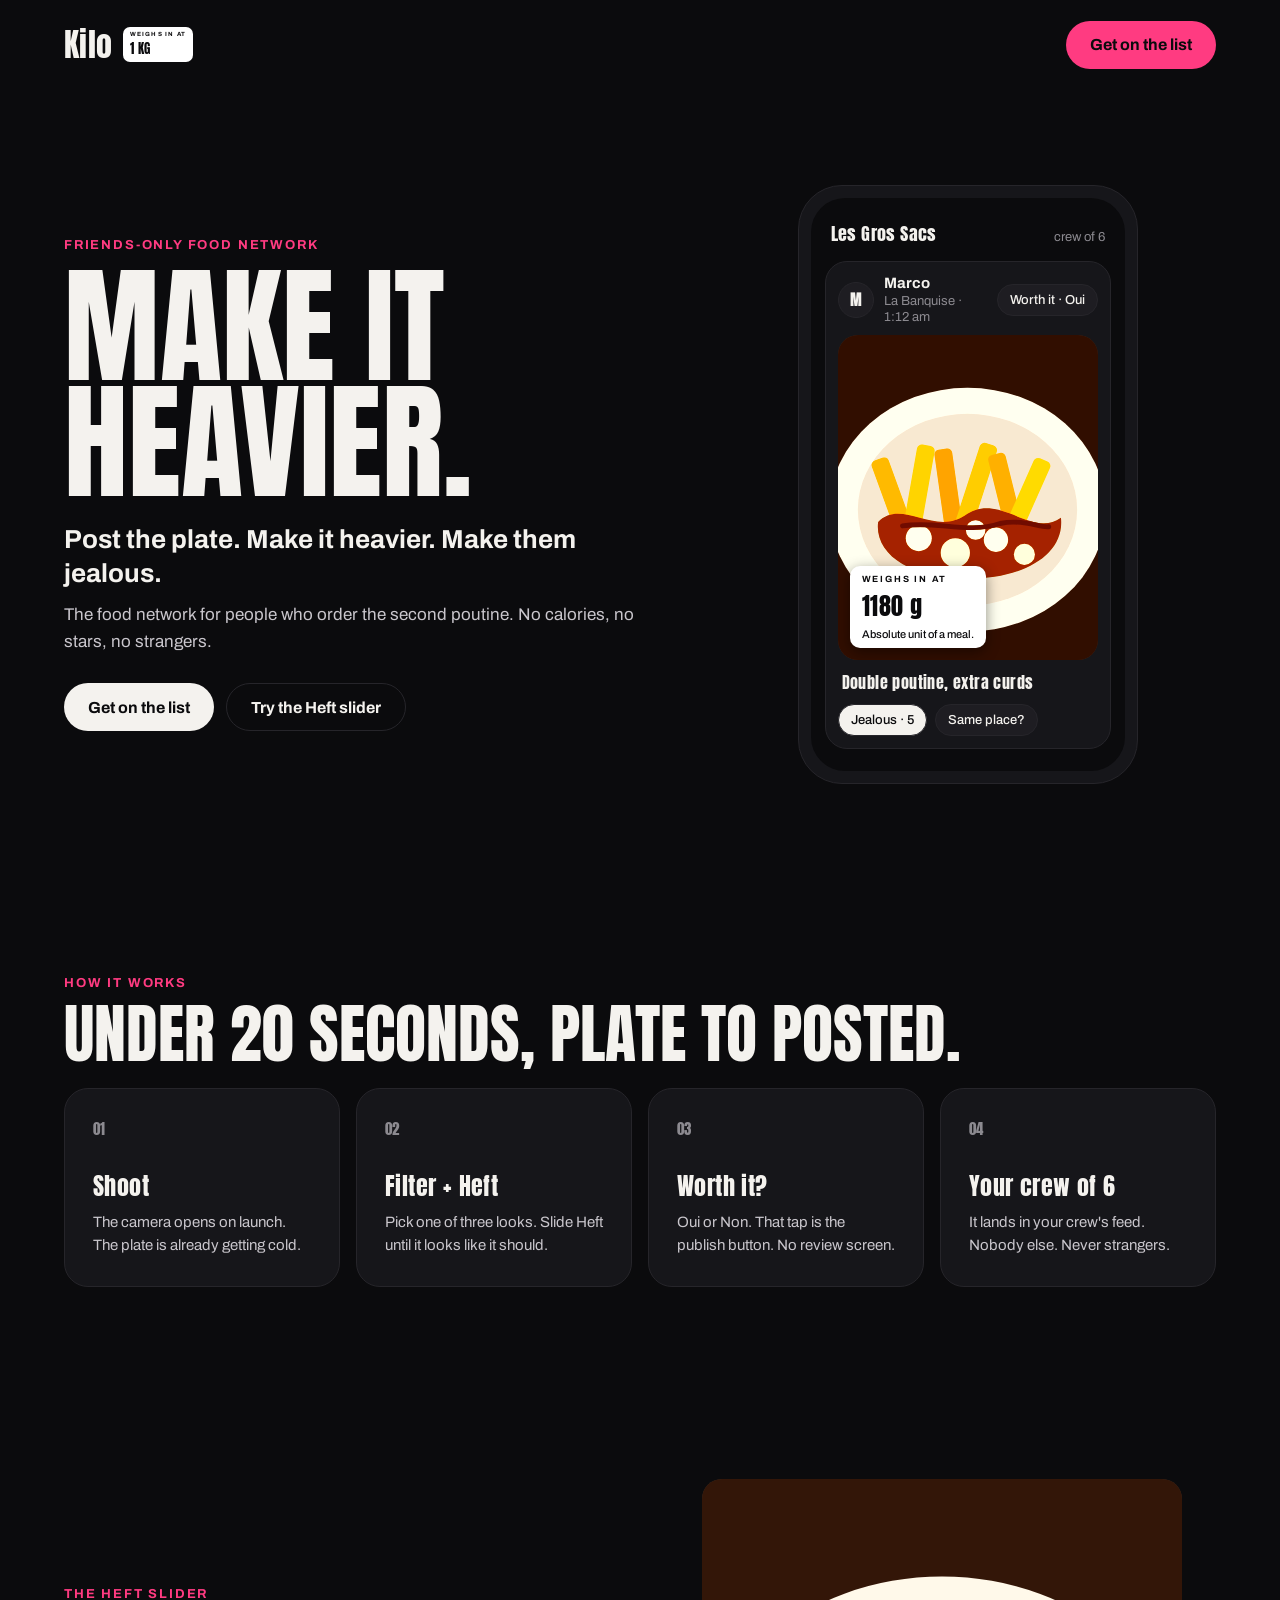
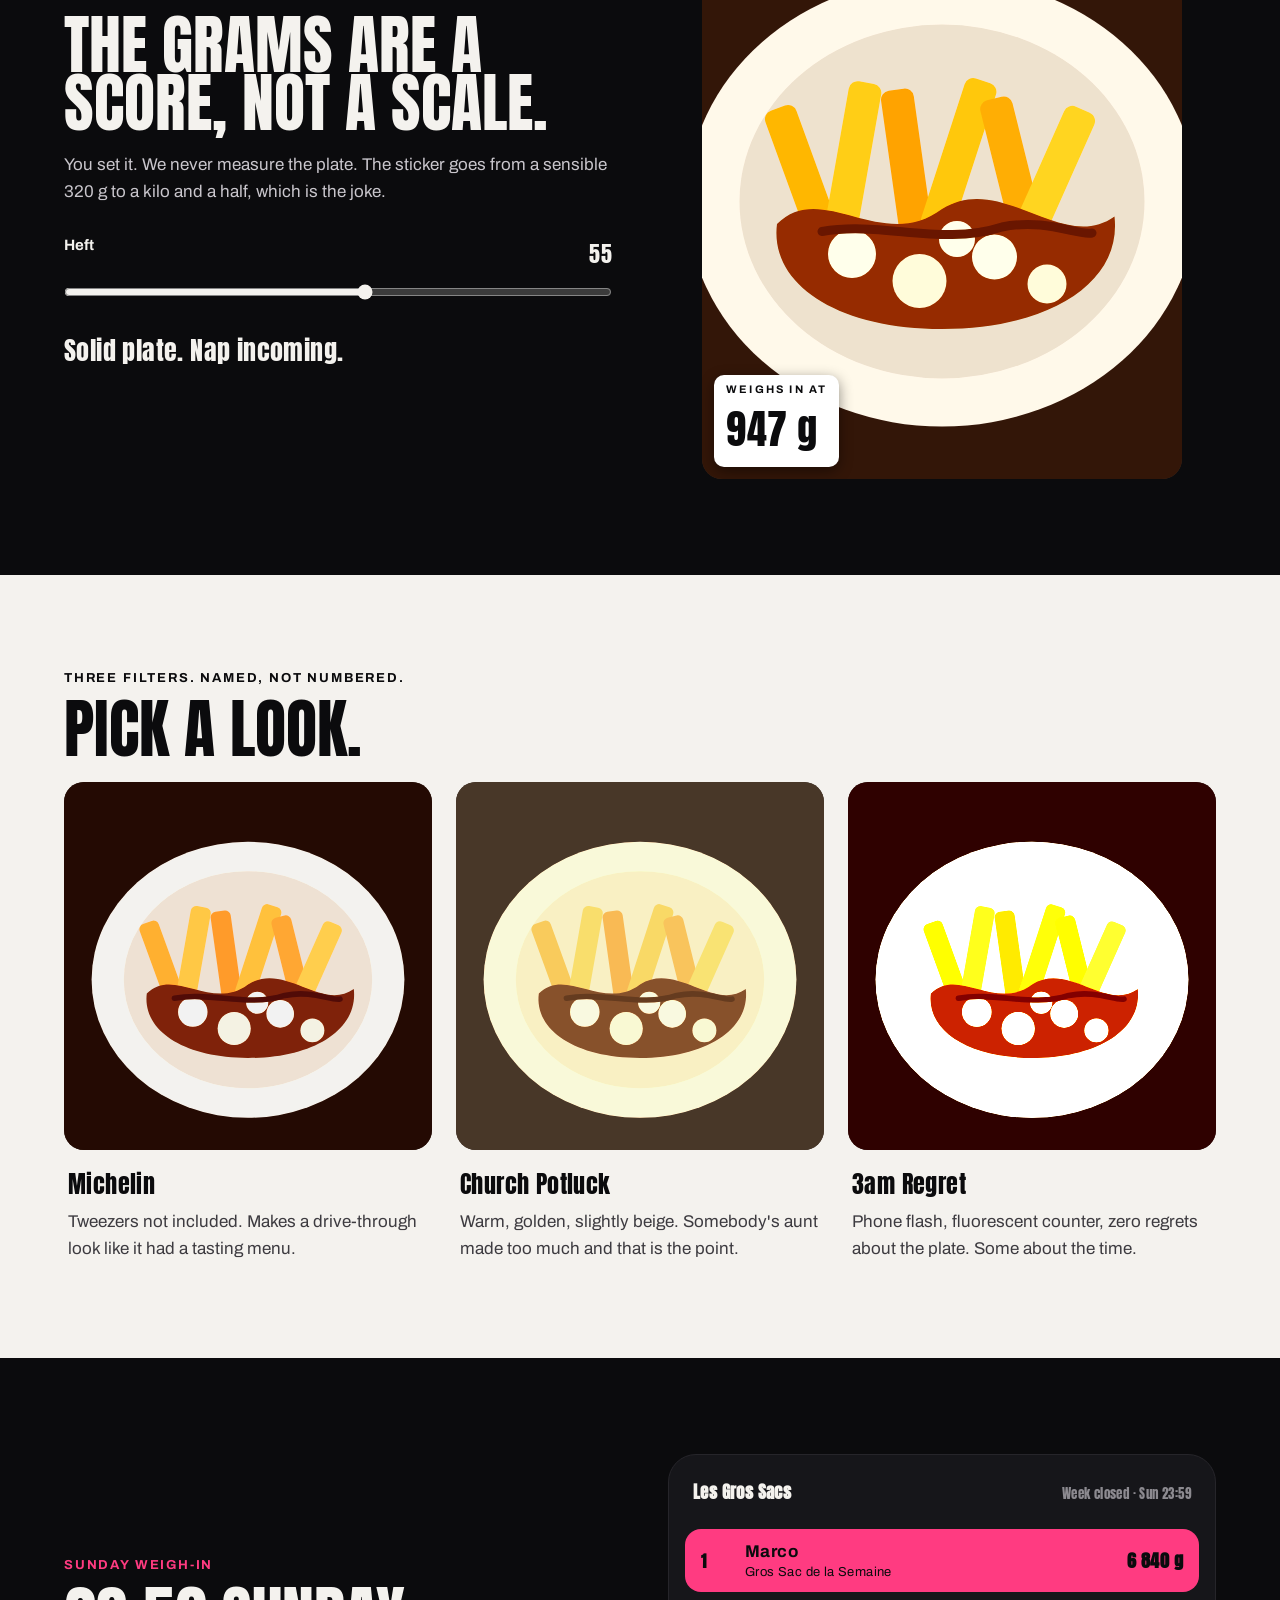
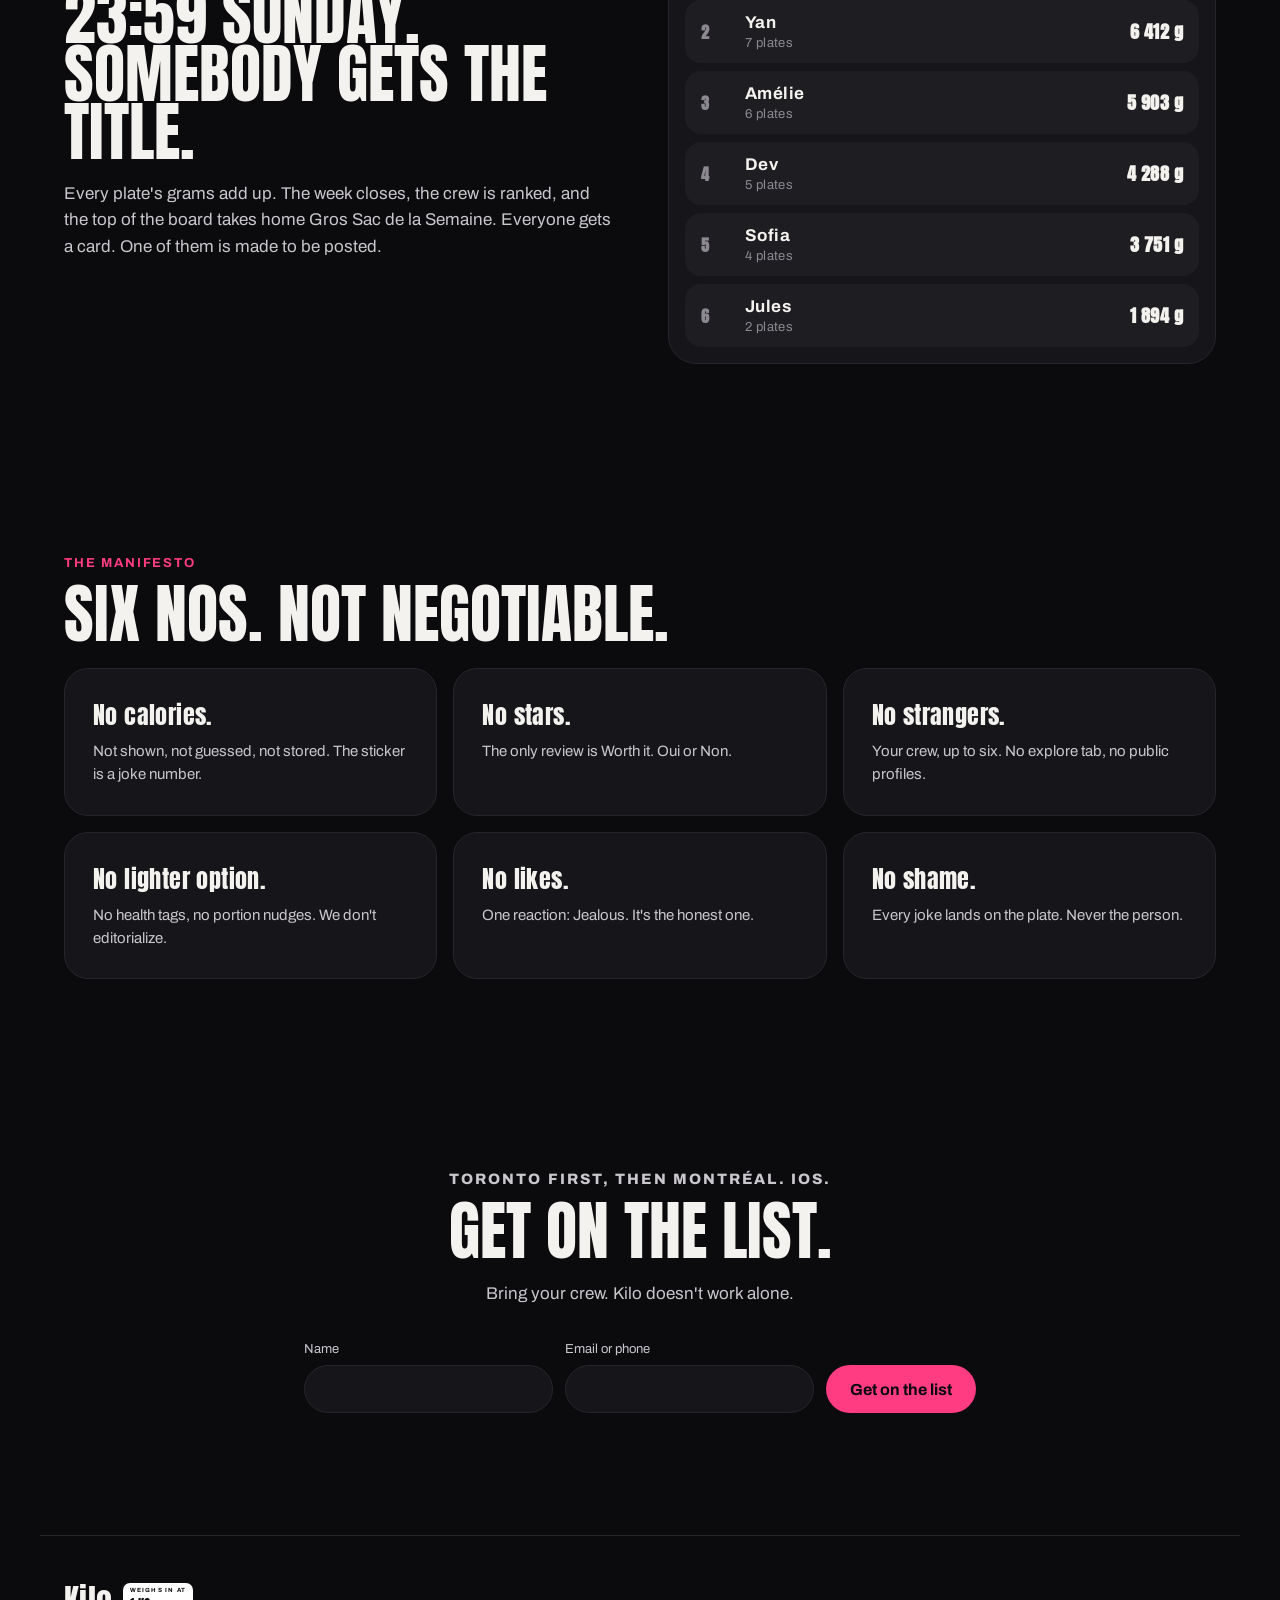
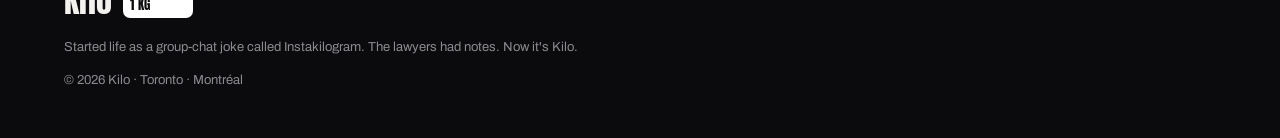
==== index.html @ e00d9da7 "Kilo landing page" ====
<!doctype html><html lang="en"><head><meta charset="utf-8"><meta name="viewport" content="width=device-width,initial-scale=1">
<title>Kilo — Make it heavier.</title><meta name="description" content="Kilo is the friends-only food network. Post the plate. Make it heavier. Make them jealous.">
<link rel="preconnect" href="https://fonts.googleapis.com"><link rel="preconnect" href="https://fonts.gstatic.com" crossorigin>
<link href="https://fonts.googleapis.com/css2?family=Anton&family=Archivo:wght@400;500;700&display=swap" rel="stylesheet">
<link rel="stylesheet" href="styles.css"></head><body>
<a class="skip" href="#main">Skip to content</a>
<header class="nav wrap"><a href="#" class="wordmark" aria-label="Kilo home">Kilo <span class="sticker sm" aria-hidden="true"><small>WEIGHS IN AT</small><b>1 KG</b></span></a>
<a href="#join" class="btn btn-accent">Get on the list</a></header>
<main id="main">
<section class="hero wrap">
 <div class="hero-copy"><p class="eyebrow">Friends-only food network</p><h1>Make it heavier.</h1>
 <p class="lede">Post the plate. Make it heavier. Make them jealous.</p>
 <p class="quiet">The food network for people who order the second poutine. No calories, no stars, no strangers.</p>
 <div class="row"><a href="#join" class="btn btn-ink">Get on the list</a><a href="#heft" class="btn btn-ghost">Try the Heft slider</a></div></div>
 <div class="phone" role="img" aria-label="Kilo feed card: Marco posted a double poutine at La Banquise, weighs in at 1180 grams, Worth it: Oui">
  <div class="phone-in"><div class="pbar"><span class="pt">Les Gros Sacs</span><span class="meta">crew of 6</span></div>
   <article class="card"><div class="chead"><span class="av">M</span><div><b>Marco</b><span class="meta">La Banquise · 1:12 am</span></div><span class="chip">Worth it · Oui</span></div>
   <div class="photo"><img src="plate.svg" alt="" style="filter:saturate(1.7) contrast(1.3)"><span class="sticker on-photo"><small>WEIGHS IN AT</small><b>1180 g</b><em>Absolute unit of a meal.</em></span></div>
   <p class="dish">Double poutine, extra curds</p><div class="acts"><span class="chip on">Jealous · 5</span><span class="chip">Same place?</span></div></article>
  </div></div>
</section>

<section class="how wrap" aria-labelledby="how-h"><p class="eyebrow">How it works</p><h2 id="how-h">Under 20 seconds, plate to posted.</h2>
<ol class="steps">
<li><span class="n">01</span><h3>Shoot</h3><p>The camera opens on launch. The plate is already getting cold.</p></li>
<li><span class="n">02</span><h3>Filter + Heft</h3><p>Pick one of three looks. Slide Heft until it looks like it should.</p></li>
<li><span class="n">03</span><h3>Worth it?</h3><p>Oui or Non. That tap is the publish button. No review screen.</p></li>
<li><span class="n">04</span><h3>Your crew of 6</h3><p>It lands in your crew's feed. Nobody else. Never strangers.</p></li>
</ol></section>

<section id="heft" class="heft wrap" aria-labelledby="heft-h"><div class="heft-copy"><p class="eyebrow">The Heft slider</p><h2 id="heft-h">The grams are a score, not a scale.</h2>
<p class="quiet">You set it. We never measure the plate. The sticker goes from a sensible 320 g to a kilo and a half, which is the joke.</p>
<label for="heftIn" class="lbl">Heft <output id="heftOut" for="heftIn">55</output></label>
<input id="heftIn" type="range" min="0" max="100" value="55" aria-describedby="verdict">
<p id="verdict" class="verdict" aria-live="polite">Solid plate. Nap incoming.</p></div>
<div class="photo big"><img id="heftImg" src="plate.svg" alt="Illustrated plate of poutine; it gets richer as Heft goes up"><span class="sticker on-photo lg"><small>WEIGHS IN AT</small><b id="grams">947 g</b></span></div>
</section>

<section class="filters" aria-labelledby="f-h"><div class="wrap"><p class="eyebrow dark">Three filters. Named, not numbered.</p><h2 id="f-h">Pick a look.</h2>
<div class="fgrid">
<figure><div class="photo"><img src="plate.svg" alt="Plate in the Michelin filter: cool, crisp, high contrast" style="filter:saturate(1.1) contrast(1.35) brightness(.95) hue-rotate(-8deg)"></div><figcaption><h3>Michelin</h3><p>Tweezers not included. Makes a drive-through look like it had a tasting menu.</p></figcaption></figure>
<figure><div class="photo"><img src="plate.svg" alt="Plate in the Church Potluck filter: warm, golden, soft" style="filter:sepia(.45) saturate(1.4) brightness(1.08) contrast(.95)"></div><figcaption><h3>Church Potluck</h3><p>Warm, golden, slightly beige. Somebody's aunt made too much and that is the point.</p></figcaption></figure>
<figure><div class="photo"><img src="plate.svg" alt="Plate in the 3am Regret filter: harsh flash, deep shadows" style="filter:brightness(1.2) contrast(1.6) saturate(1.5)"></div><figcaption><h3>3am Regret</h3><p>Phone flash, fluorescent counter, zero regrets about the plate. Some about the time.</p></figcaption></figure>
</div></div></section>

<section class="weigh wrap" aria-labelledby="w-h"><div><p class="eyebrow">Sunday weigh-in</p><h2 id="w-h">23:59 Sunday. Somebody gets the title.</h2>
<p class="quiet">Every plate's grams add up. The week closes, the crew is ranked, and the top of the board takes home Gros Sac de la Semaine. Everyone gets a card. One of them is made to be posted.</p></div>
<div class="board" role="table" aria-label="Sample crew weigh-in"><div class="bhead"><b>Les Gros Sacs</b><span class="meta">Week closed · Sun 23:59</span></div>
<div class="brow champ" role="row"><span>1</span><span><b>Marco</b><small>Gros Sac de la Semaine</small></span><span>6 840 g</span></div>
<div class="brow" role="row"><span>2</span><span><b>Yan</b><small>7 plates</small></span><span>6 412 g</span></div>
<div class="brow" role="row"><span>3</span><span><b>Amélie</b><small>6 plates</small></span><span>5 903 g</span></div>
<div class="brow" role="row"><span>4</span><span><b>Dev</b><small>5 plates</small></span><span>4 288 g</span></div>
<div class="brow" role="row"><span>5</span><span><b>Sofia</b><small>4 plates</small></span><span>3 751 g</span></div>
<div class="brow" role="row"><span>6</span><span><b>Jules</b><small>2 plates</small></span><span>1 894 g</span></div></div></section>

<section class="mani wrap" aria-labelledby="m-h"><p class="eyebrow">The manifesto</p><h2 id="m-h">Six nos. Not negotiable.</h2>
<ol class="pgrid">
<li><h3>No calories.</h3><p>Not shown, not guessed, not stored. The sticker is a joke number.</p></li>
<li><h3>No stars.</h3><p>The only review is Worth it. Oui or Non.</p></li>
<li><h3>No strangers.</h3><p>Your crew, up to six. No explore tab, no public profiles.</p></li>
<li><h3>No lighter option.</h3><p>No health tags, no portion nudges. We don't editorialize.</p></li>
<li><h3>No likes.</h3><p>One reaction: Jealous. It's the honest one.</p></li>
<li><h3>No shame.</h3><p>Every joke lands on the plate. Never the person.</p></li>
</ol></section>

<section id="join" class="join wrap" aria-labelledby="j-h"><p class="launch">Toronto first, then Montréal. iOS.</p><h2 id="j-h">Get on the list.</h2>
<p class="quiet">Bring your crew. Kilo doesn't work alone.</p>
<form id="wl" class="form" novalidate><div class="f"><label for="nm">Name</label><input id="nm" name="name" autocomplete="given-name" required></div>
<div class="f"><label for="ct">Email or phone</label><input id="ct" name="contact" autocomplete="email" required></div>
<button class="btn btn-accent" type="submit">Get on the list</button><p id="err" class="err" role="alert"></p></form>
<div id="thanks" class="thanks" hidden tabindex="-1"><span class="sticker"><small>WEIGHS IN AT</small><b>1 KG</b></span><h3>You're on the list.</h3><p class="quiet">We'll text when Kilo lands in your city. Start warming up the crew.</p></div>
</section></main>
<footer class="foot wrap"><a href="#" class="wordmark" aria-label="Kilo home">Kilo <span class="sticker sm" aria-hidden="true"><small>WEIGHS IN AT</small><b>1 KG</b></span></a>
<p class="meta">Started life as a group-chat joke called Instakilogram. The lawyers had notes. Now it's Kilo.</p><p class="meta">© 2026 Kilo · Toronto · Montréal</p></footer>
<script src="app.js"></script></body></html>
---- styles.css ----
:root{--g:#0B0B0D;--s:#16161A;--b:#26252A;--s2:#1E1D22;--ink:#F4F2EE;--q:#C9C6CC;--m:#8C8A90;--a:#FF3B81}
*{box-sizing:border-box;margin:0}html{scroll-behavior:smooth}
body{background:var(--g);color:var(--ink);font:400 17px/1.55 'Archivo',system-ui,sans-serif}
.wrap{max-width:1200px;margin:0 auto;padding:0 24px}
h1,h2{font-family:'Anton',sans-serif;font-weight:800;line-height:.95}
h1{font-size:clamp(56px,9vw,120px);letter-spacing:-3px}h2{font-size:clamp(36px,5vw,64px);letter-spacing:-2px;margin-bottom:20px}
h3{font-family:'Anton',sans-serif;font-weight:700;font-size:22px;margin-bottom:6px}
.eyebrow{color:var(--a);font:700 13px 'Archivo';letter-spacing:.14em;text-transform:uppercase;margin-bottom:16px}
.eyebrow.dark{color:#0B0B0D}
.quiet{color:var(--q)}.meta{color:var(--m);font-size:13px}
.skip{position:absolute;left:-999px}.skip:focus{left:16px;top:16px;background:var(--ink);color:var(--g);padding:10px;z-index:9}
a{color:inherit}:focus-visible{outline:3px solid var(--ink);outline-offset:3px}
.btn{display:inline-flex;align-items:center;min-height:48px;padding:0 24px;border-radius:999px;font:700 16px 'Archivo';text-decoration:none;border:0;cursor:pointer}
.btn-accent{background:var(--a);color:#0B0B0D}.btn-ink{background:var(--ink);color:var(--g)}.btn-ghost{border:1px solid var(--b);color:var(--ink);background:transparent}
.row{display:flex;gap:12px;flex-wrap:wrap;margin-top:28px}
.nav{display:flex;justify-content:space-between;align-items:center;padding-top:20px;padding-bottom:20px}
.wordmark{display:flex;align-items:center;gap:10px;font:800 30px 'Anton';letter-spacing:-1px;text-decoration:none;min-height:44px}
.sticker{display:inline-flex;flex-direction:column;background:#fff;color:#0B0B0D;border-radius:10px;padding:8px 12px;line-height:1}
.sticker small{font:700 9px 'Archivo';letter-spacing:.2em}.sticker b{font:800 24px 'Anton';letter-spacing:-.5px;margin-top:4px}.sticker em{font:500 11px 'Archivo';font-style:normal;margin-top:4px}
.sticker.sm{padding:4px 7px;border-radius:7px}.sticker.sm small{font-size:6px}.sticker.sm b{font-size:13px;margin-top:2px}
.sticker.on-photo{position:absolute;left:12px;bottom:12px;box-shadow:0 4px 14px rgba(0,0,0,.45)}
.sticker.lg b{font-size:40px}.sticker.lg small{font-size:11px}
.hero{display:grid;grid-template-columns:1.1fr .9fr;gap:48px;align-items:center;padding-top:56px;padding-bottom:96px}
.lede{font:700 clamp(20px,2.2vw,26px)/1.3 'Archivo';margin:24px 0 12px}
.phone{justify-self:center;width:340px;border:1px solid var(--b);border-radius:44px;padding:12px;background:var(--s)}
.phone-in{background:var(--g);border-radius:34px;padding:18px 14px 22px}
.pbar{display:flex;justify-content:space-between;align-items:baseline;padding:4px 6px 14px}.pt{font:700 18px 'Anton'}
.card{background:var(--s);border:1px solid var(--b);border-radius:22px;padding:12px}
.chead{display:flex;align-items:center;gap:10px;margin-bottom:10px}.chead div{display:flex;flex-direction:column;flex:1;line-height:1.25;font-size:15px}
.av{width:36px;height:36px;border-radius:50%;background:var(--s2);border:1px solid var(--b);display:grid;place-items:center;font:700 15px 'Anton'}
.chip{display:inline-flex;align-items:center;min-height:32px;padding:0 12px;border-radius:999px;background:var(--s2);border:1px solid var(--b);font:500 13px 'Archivo';white-space:nowrap}
.chip.on{background:var(--ink);color:var(--g)}
.photo{position:relative;border-radius:20px;overflow:hidden;aspect-ratio:4/5;background:#3a2a22}.photo img{width:100%;height:100%;object-fit:cover;display:block}
.dish{font:700 16px 'Anton';margin:10px 4px}.acts{display:flex;gap:8px}
section{padding-top:96px;padding-bottom:96px}
.steps{list-style:none;padding:0;display:grid;grid-template-columns:repeat(4,1fr);gap:16px;margin-top:24px}
.steps li,.pgrid li{background:var(--s);border:1px solid var(--b);border-radius:24px;padding:28px}
.n{font:800 15px 'Anton';color:var(--m);display:block;margin-bottom:28px}.steps p,.pgrid p{color:var(--q);font-size:15px}
.heft{display:grid;grid-template-columns:1fr 1fr;gap:56px;align-items:center}
.heft .photo.big{max-width:480px;width:100%;justify-self:center}
.lbl{display:flex;justify-content:space-between;font:700 15px 'Archivo';margin-top:32px}
output{font:800 22px 'Anton'}
input[type=range]{width:100%;height:44px;accent-color:var(--ink);cursor:pointer}
.verdict{font:700 24px 'Anton';margin-top:8px}
.filters{background:#F4F2EE;color:#0B0B0D}.filters p{color:#3d3b40}
.fgrid{display:grid;grid-template-columns:repeat(3,1fr);gap:24px;margin-top:24px}
.fgrid figcaption{padding:16px 4px 0}.fgrid .photo{aspect-ratio:1}
.weigh{display:grid;grid-template-columns:1fr 1fr;gap:56px;align-items:center}
.board{background:var(--s);border:1px solid var(--b);border-radius:28px;padding:16px}
.bhead{display:flex;justify-content:space-between;align-items:baseline;padding:8px 8px 16px;font-family:'Anton'}
.brow{display:grid;grid-template-columns:32px 1fr auto;align-items:center;gap:12px;background:var(--s2);border-radius:16px;padding:12px 16px;margin-top:8px;font-variant-numeric:tabular-nums}
.brow span:first-child{font:800 16px 'Anton';color:var(--m)}.brow span:nth-child(2){display:flex;flex-direction:column;line-height:1.3}
.brow small{color:var(--m);font-size:13px}.brow span:last-child{font:800 18px 'Anton'}
.brow.champ{background:var(--a);color:#0B0B0D}.brow.champ small,.brow.champ span:first-child{color:#0B0B0D}
.pgrid{list-style:none;padding:0;display:grid;grid-template-columns:repeat(3,1fr);gap:16px;margin-top:24px}
.join{text-align:center;max-width:720px}.launch{font:800 15px 'Archivo';letter-spacing:.14em;text-transform:uppercase;color:var(--q);margin-bottom:16px}
.form{display:grid;grid-template-columns:1fr 1fr auto;gap:12px;margin-top:32px;text-align:left;align-items:end}
.f label{display:block;font-size:13px;color:var(--q);margin-bottom:6px}
.f input{width:100%;min-height:48px;border-radius:999px;border:1px solid var(--b);background:var(--s);color:var(--ink);padding:0 20px;font:16px 'Archivo'}
.err{grid-column:1/-1;color:var(--q);font-size:14px;min-height:1em}
.thanks{margin-top:32px;background:var(--s);border:1px solid var(--b);border-radius:28px;padding:32px;display:flex;flex-direction:column;align-items:center;gap:12px}
.foot{border-top:1px solid var(--b);padding-top:40px;padding-bottom:48px;display:flex;flex-direction:column;gap:12px}
@media(max-width:960px){.hero,.heft,.weigh{grid-template-columns:1fr}.steps{grid-template-columns:1fr 1fr}.pgrid,.fgrid{grid-template-columns:1fr 1fr}}
@media(max-width:600px){.steps,.pgrid,.fgrid,.form{grid-template-columns:1fr}.phone{width:100%;max-width:340px}section{padding-top:64px;padding-bottom:64px}.hero{padding-top:24px}.nav .btn{padding:0 16px;font-size:14px}h1{letter-spacing:-2px}}
@media(prefers-reduced-motion:reduce){html{scroll-behavior:auto}*{transition:none!important;animation:none!important}}
[hidden]{display:none!important}
h1,h2{font-weight:400;letter-spacing:0;text-transform:uppercase;line-height:.9}h1{font-size:clamp(64px,10vw,140px)}.sticker b{font-weight:400;letter-spacing:.5px}
.wordmark,h3,.dish,.pt,.bhead,.brow span,.n,output,.verdict{font-weight:400;letter-spacing:.4px}.wordmark{font-size:32px}h3{font-size:24px}.verdict{font-size:26px}
section.wrap{padding-top:96px;padding-bottom:96px}@media(max-width:600px){section.wrap{padding-top:64px;padding-bottom:64px}.hero.wrap{padding-top:24px}}.sticker.sm b{letter-spacing:.5px}
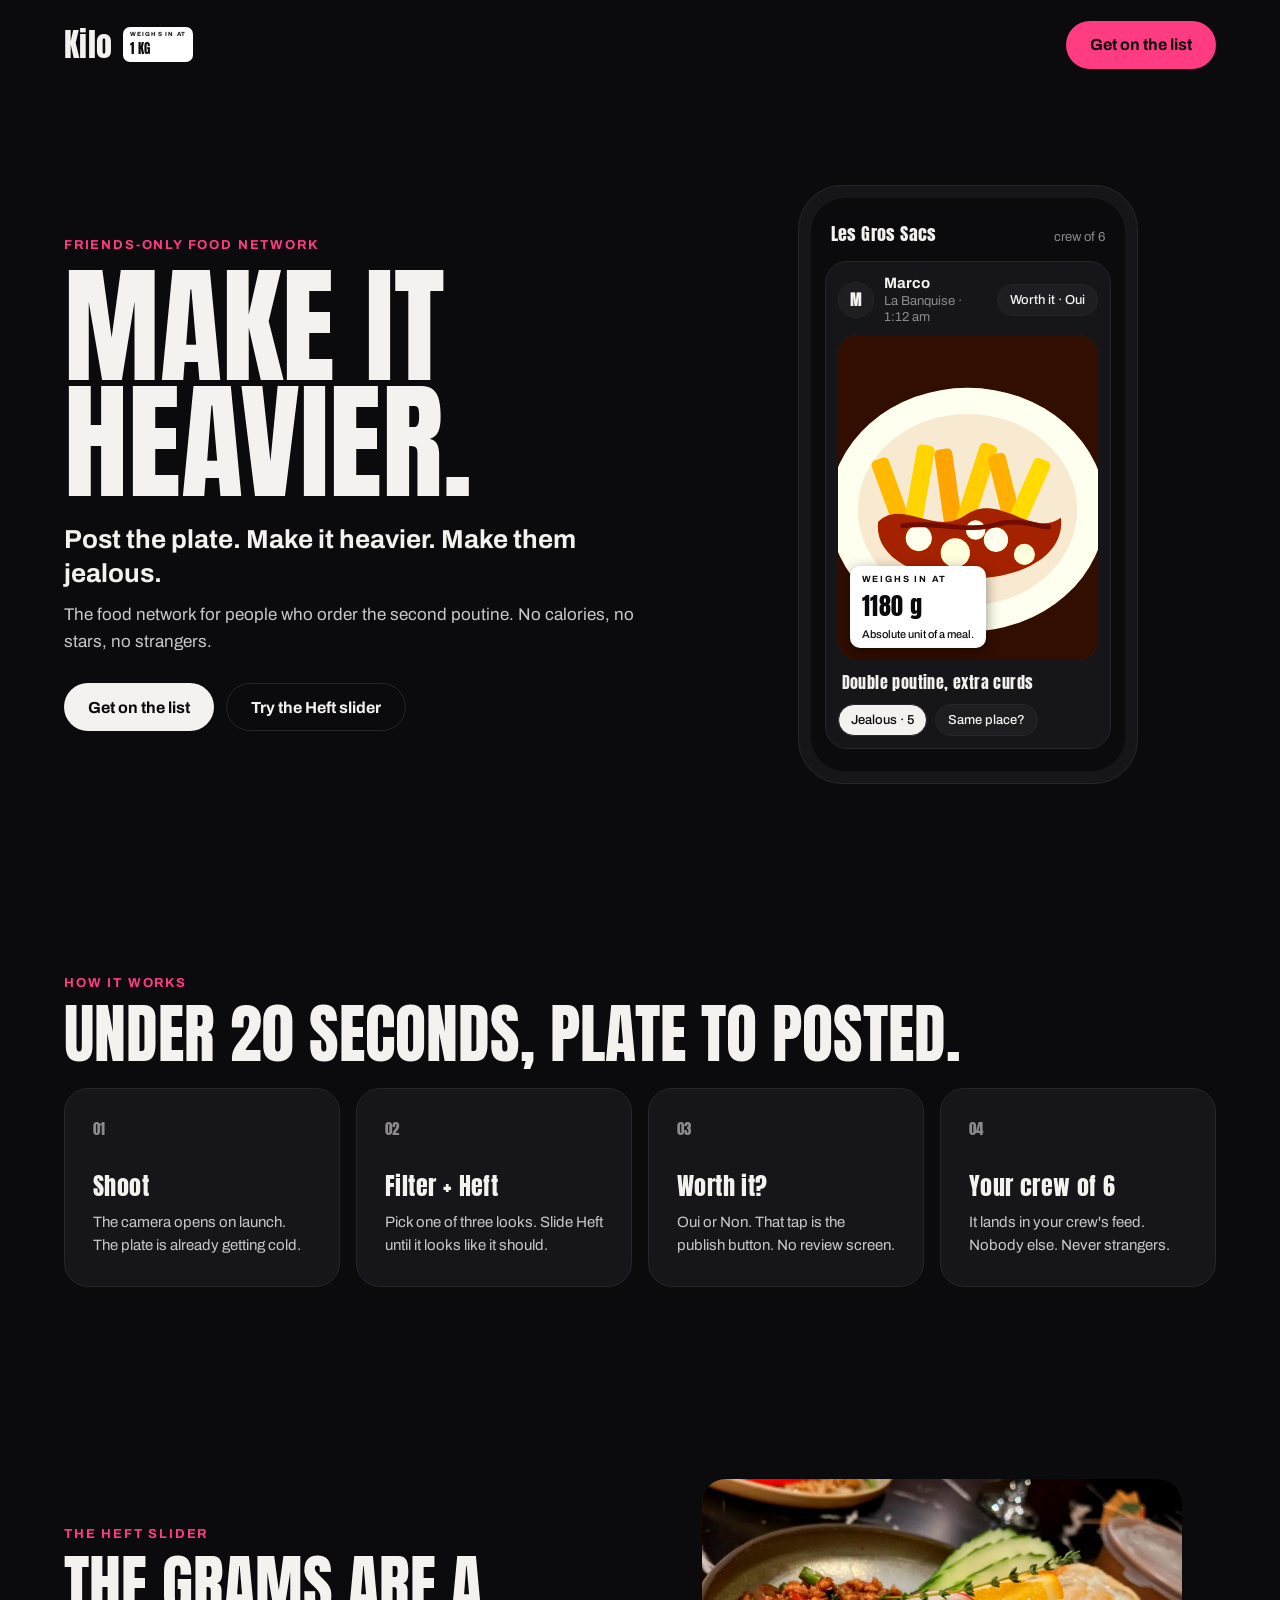
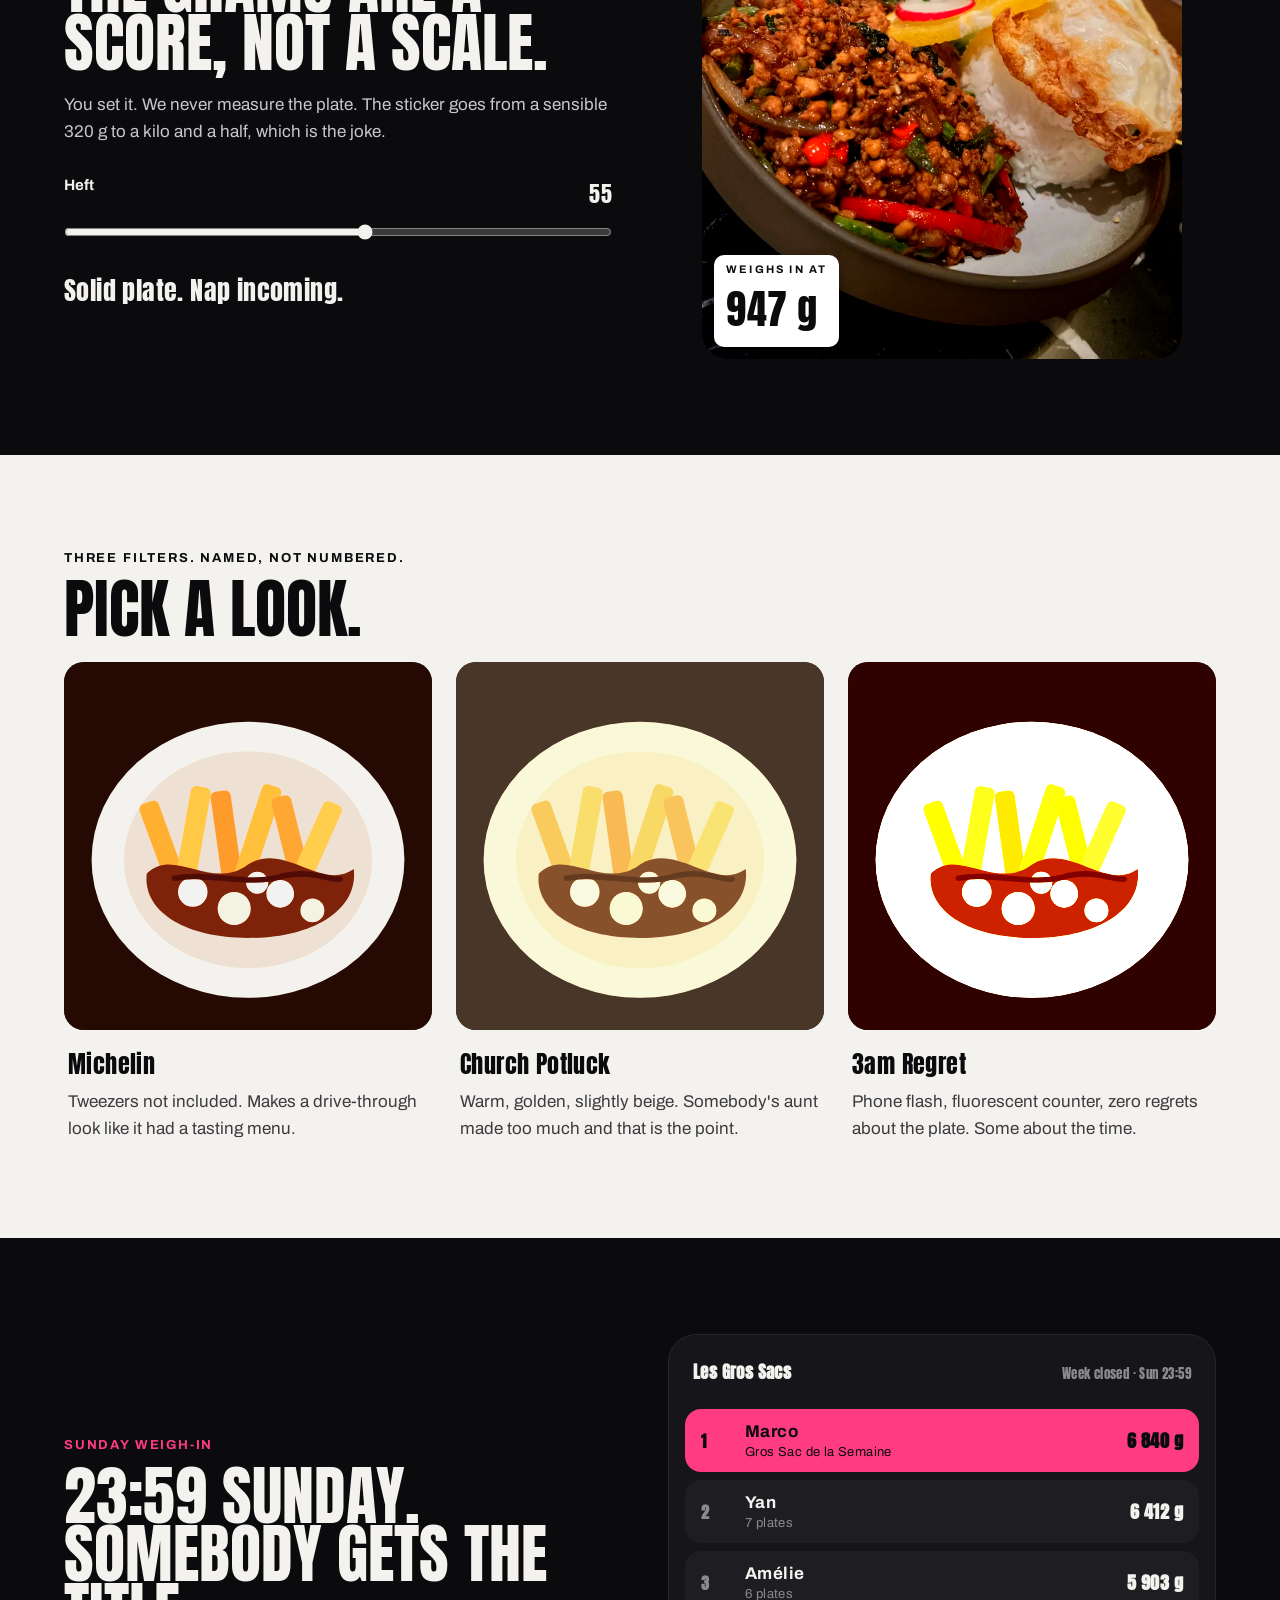
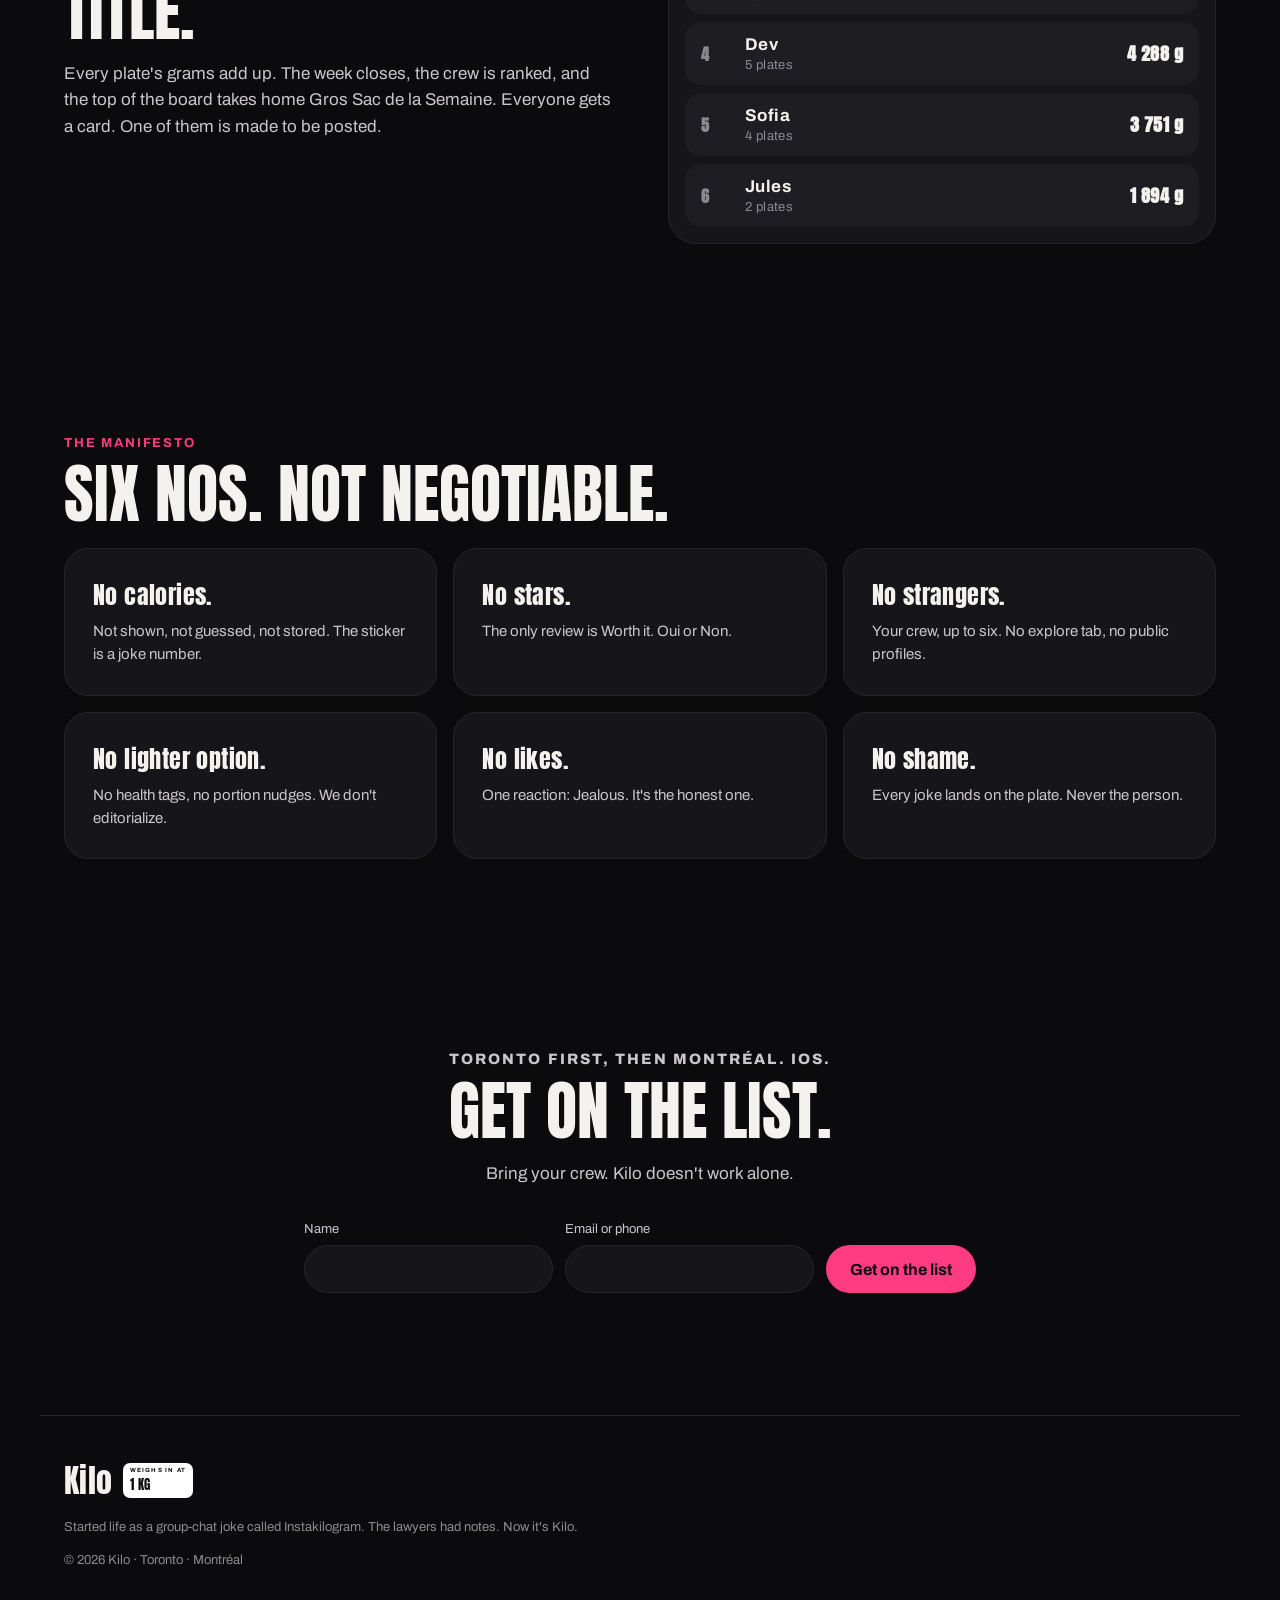
==== commit c1b305e0: "Heft slider: real plate photo" ====
--- a/index.html
+++ b/index.html
@@ -33,7 +33,7 @@
 <label for="heftIn" class="lbl">Heft <output id="heftOut" for="heftIn">55</output></label>
 <input id="heftIn" type="range" min="0" max="100" value="55" aria-describedby="verdict">
 <p id="verdict" class="verdict" aria-live="polite">Solid plate. Nap incoming.</p></div>
-<div class="photo big"><img id="heftImg" src="plate.svg" alt="Illustrated plate of poutine; it gets richer as Heft goes up"><span class="sticker on-photo lg"><small>WEIGHS IN AT</small><b id="grams">947 g</b></span></div>
+<div class="photo big"><picture><source srcset="heft-plate.webp" type="image/webp"><img id="heftImg" src="heft-plate.jpg" width="1200" height="1200" loading="lazy" decoding="async" alt="Thai basil stir-fry with rice and a fried egg"></picture><span class="sticker on-photo lg"><small>WEIGHS IN AT</small><b id="grams">947 g</b></span></div>
 </section>
 
 <section class="filters" aria-labelledby="f-h"><div class="wrap"><p class="eyebrow dark">Three filters. Named, not numbered.</p><h2 id="f-h">Pick a look.</h2>
--- a/styles.css
+++ b/styles.css
@@ -67,3 +67,4 @@
 h1,h2{font-weight:400;letter-spacing:0;text-transform:uppercase;line-height:.9}h1{font-size:clamp(64px,10vw,140px)}.sticker b{font-weight:400;letter-spacing:.5px}
 .wordmark,h3,.dish,.pt,.bhead,.brow span,.n,output,.verdict{font-weight:400;letter-spacing:.4px}.wordmark{font-size:32px}h3{font-size:24px}.verdict{font-size:26px}
 section.wrap{padding-top:96px;padding-bottom:96px}@media(max-width:600px){section.wrap{padding-top:64px;padding-bottom:64px}.hero.wrap{padding-top:24px}}.sticker.sm b{letter-spacing:.5px}
+.heft .photo.big{aspect-ratio:1;border-radius:24px}.heft .photo picture{display:block;width:100%;height:100%}
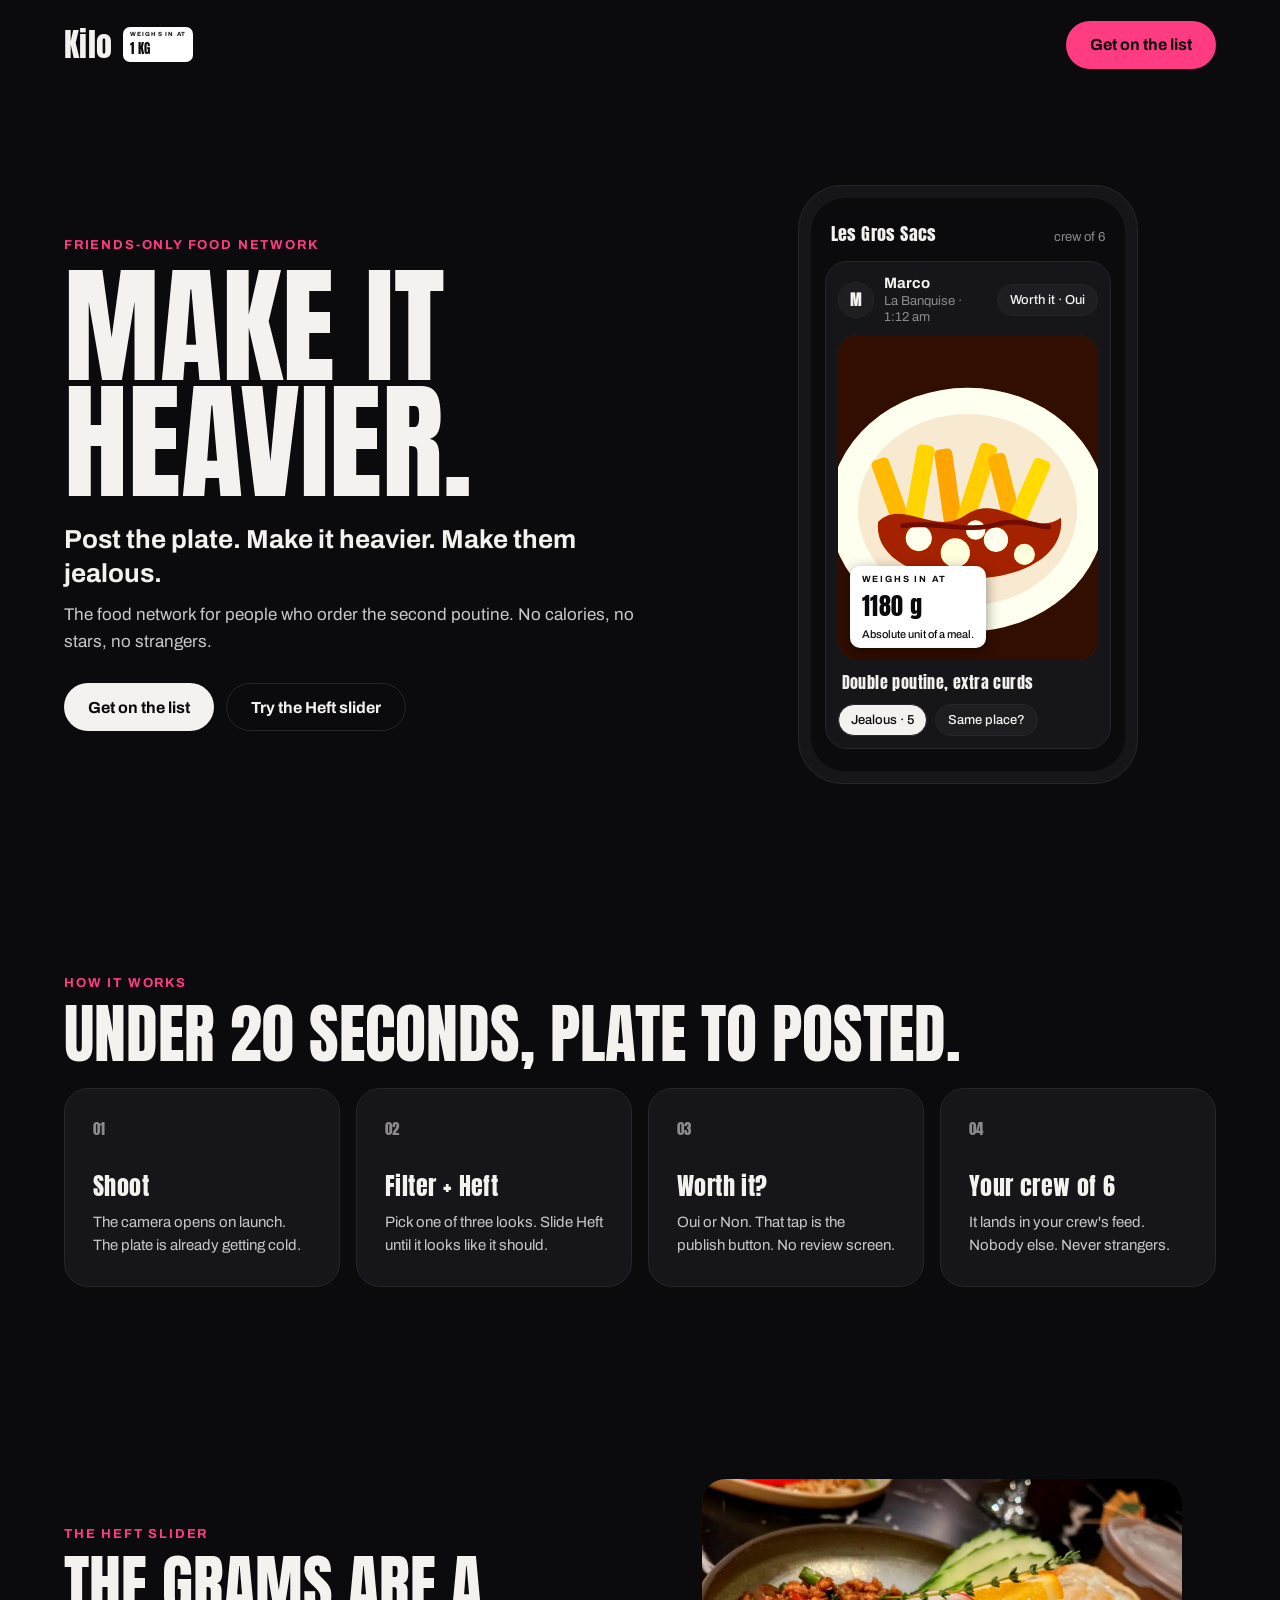
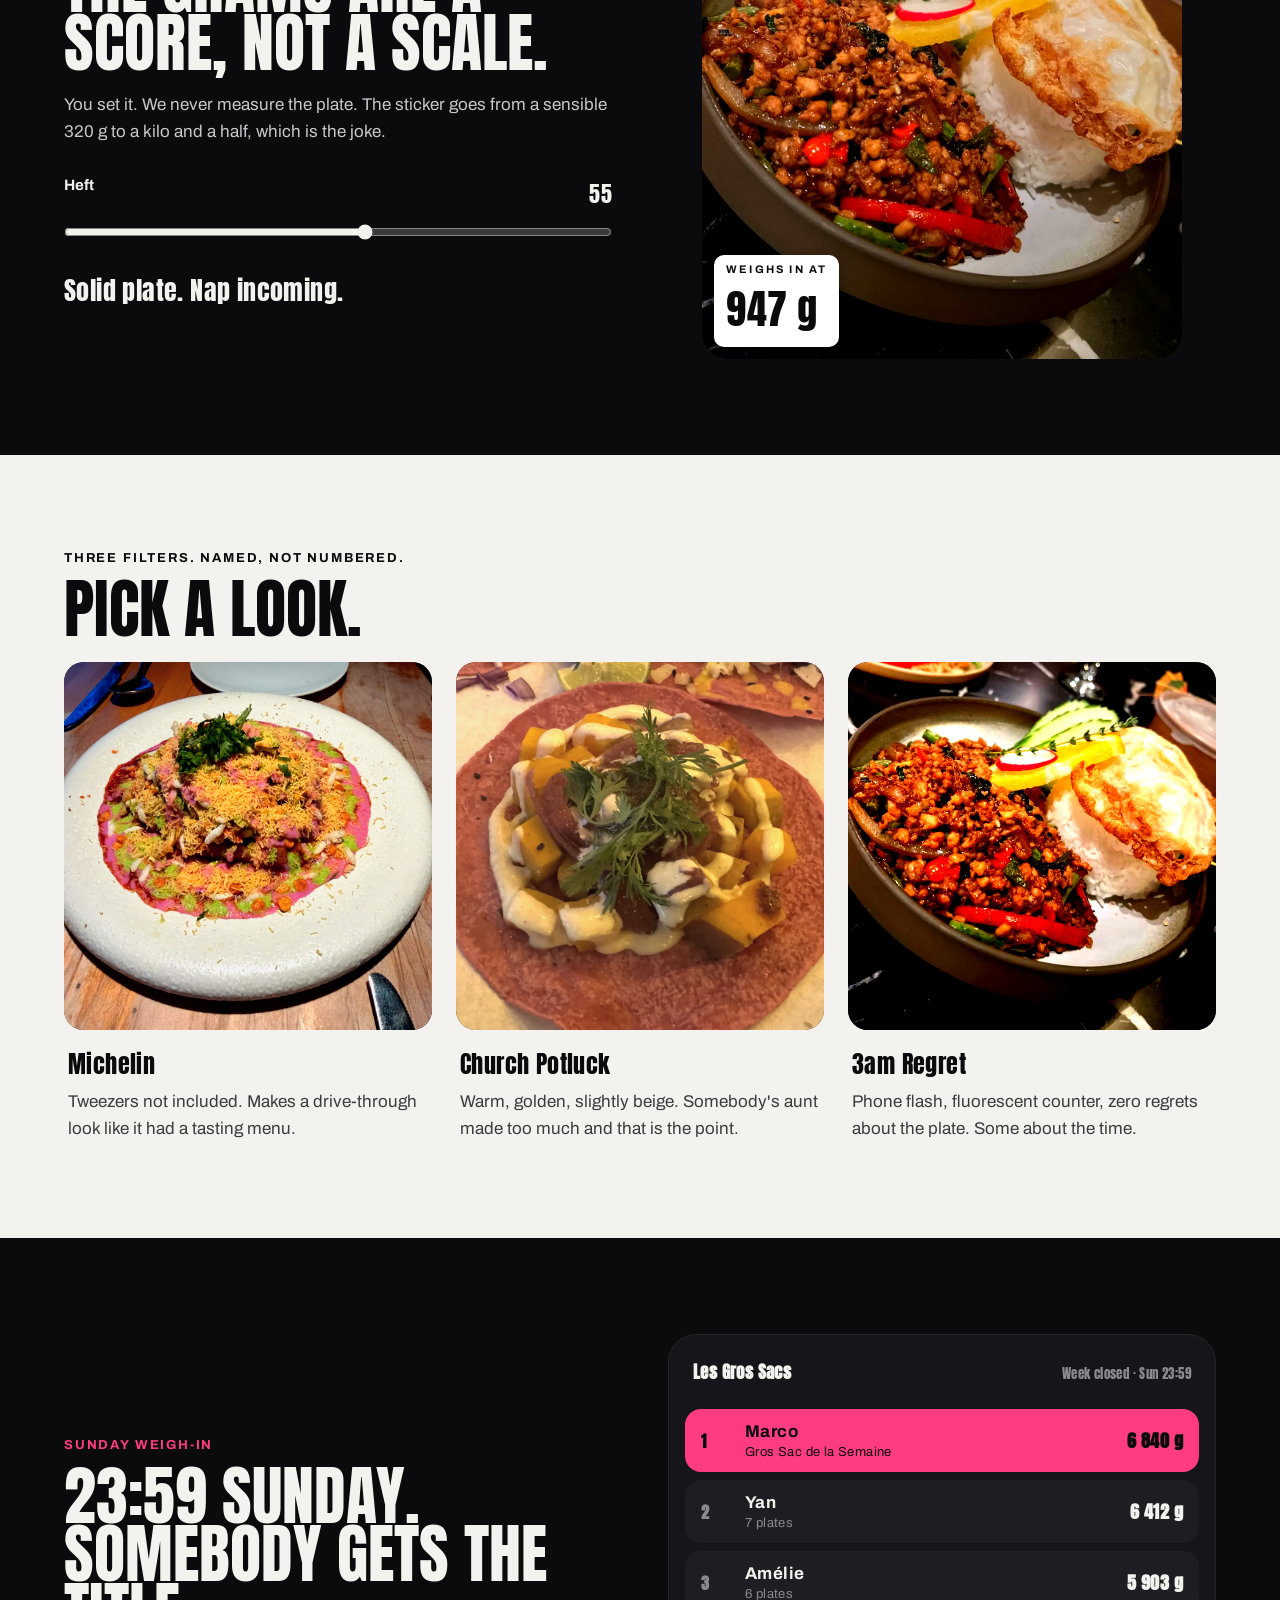
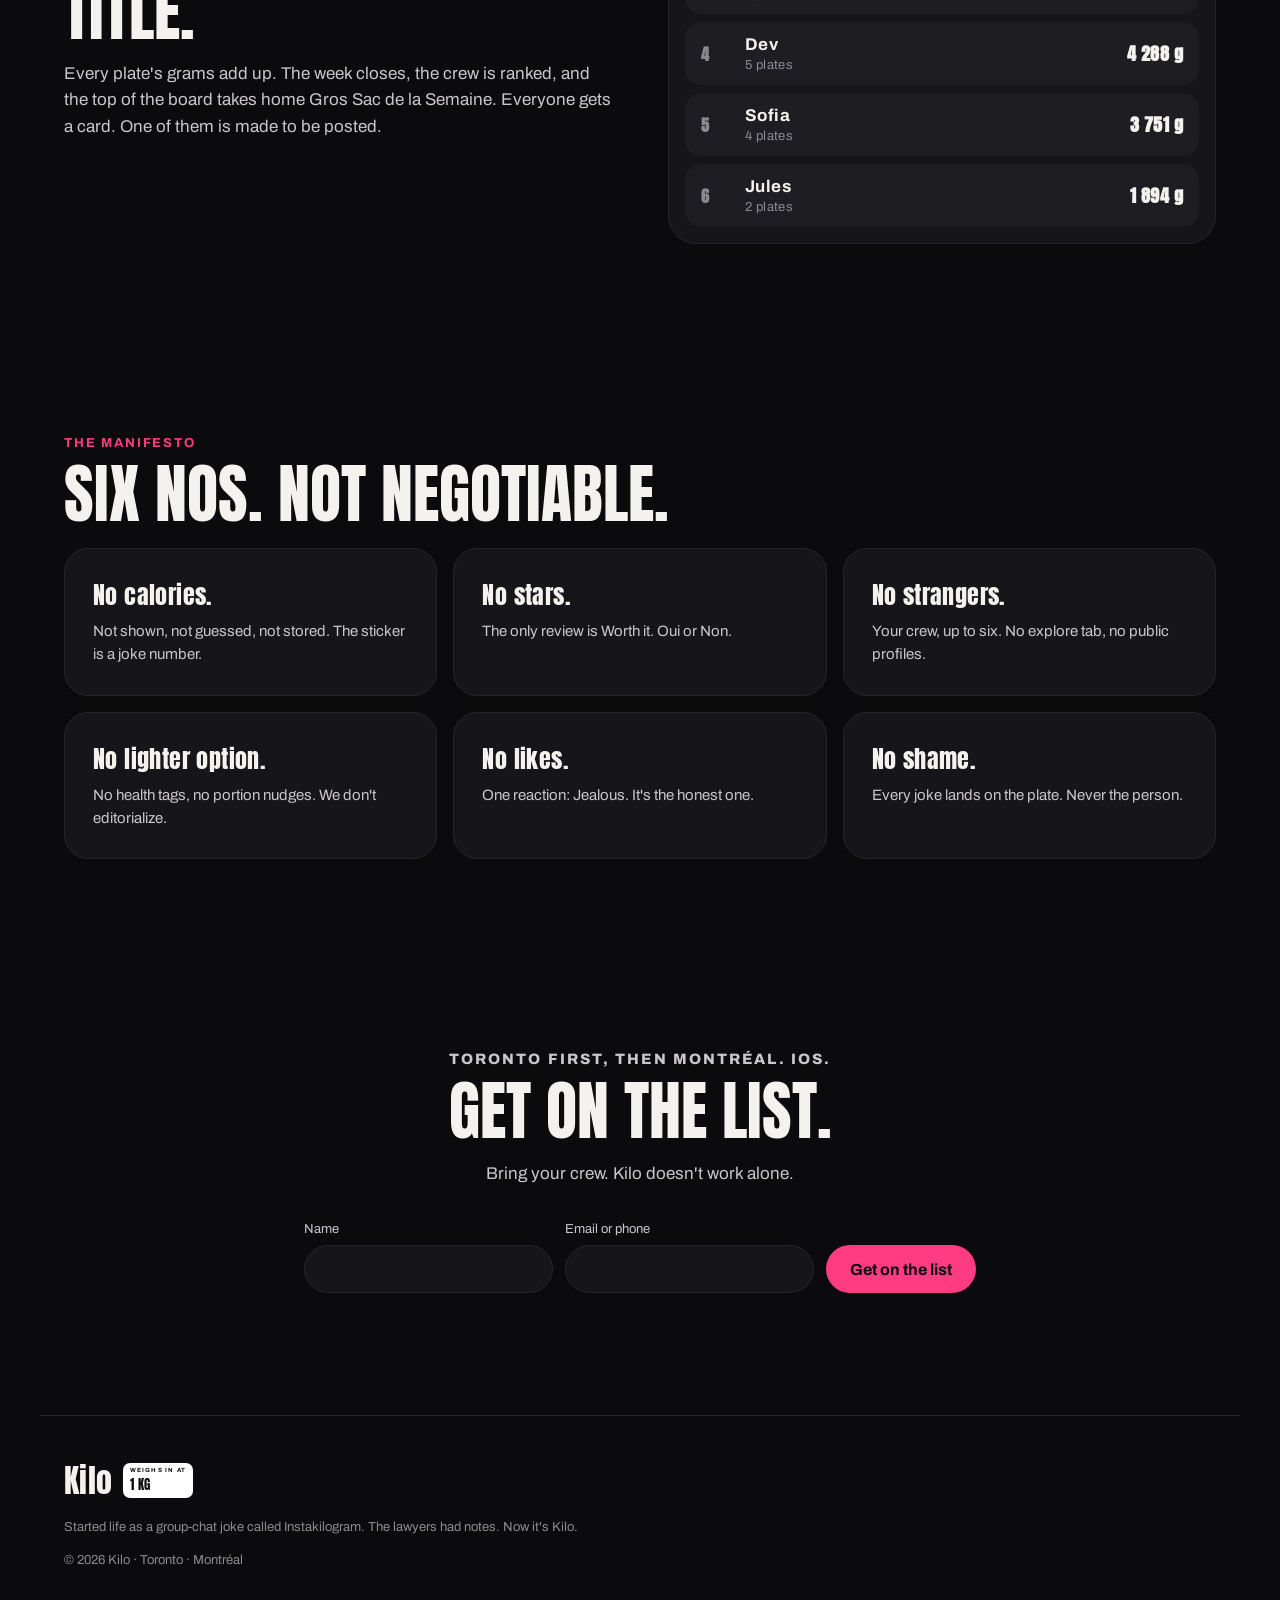
==== commit f3c5ac57: "Filters: real plate photos" ====
--- a/index.html
+++ b/index.html
@@ -38,9 +38,9 @@
 
 <section class="filters" aria-labelledby="f-h"><div class="wrap"><p class="eyebrow dark">Three filters. Named, not numbered.</p><h2 id="f-h">Pick a look.</h2>
 <div class="fgrid">
-<figure><div class="photo"><img src="plate.svg" alt="Plate in the Michelin filter: cool, crisp, high contrast" style="filter:saturate(1.1) contrast(1.35) brightness(.95) hue-rotate(-8deg)"></div><figcaption><h3>Michelin</h3><p>Tweezers not included. Makes a drive-through look like it had a tasting menu.</p></figcaption></figure>
-<figure><div class="photo"><img src="plate.svg" alt="Plate in the Church Potluck filter: warm, golden, soft" style="filter:sepia(.45) saturate(1.4) brightness(1.08) contrast(.95)"></div><figcaption><h3>Church Potluck</h3><p>Warm, golden, slightly beige. Somebody's aunt made too much and that is the point.</p></figcaption></figure>
-<figure><div class="photo"><img src="plate.svg" alt="Plate in the 3am Regret filter: harsh flash, deep shadows" style="filter:brightness(1.2) contrast(1.6) saturate(1.5)"></div><figcaption><h3>3am Regret</h3><p>Phone flash, fluorescent counter, zero regrets about the plate. Some about the time.</p></figcaption></figure>
+<figure><div class="photo"><picture><source srcset="filter-michelin.webp" type="image/webp"><img src="filter-michelin.jpg" width="1000" height="1000" loading="lazy" decoding="async" alt="Papdi chaat piled with sev, green chutney and herbs on a wide white plate, in the Michelin filter" style="filter:saturate(1.1) contrast(1.35) brightness(.95) hue-rotate(-8deg)"></picture></div><figcaption><h3>Michelin</h3><p>Tweezers not included. Makes a drive-through look like it had a tasting menu.</p></figcaption></figure>
+<figure><div class="photo"><picture><source srcset="filter-potluck.webp" type="image/webp"><img src="filter-potluck.jpg" width="1000" height="1000" loading="lazy" decoding="async" alt="Beet tortilla taco with roasted squash, crema and herbs, in the Church Potluck filter" style="filter:sepia(.45) saturate(1.4) brightness(1.08) contrast(.95)"></picture></div><figcaption><h3>Church Potluck</h3><p>Warm, golden, slightly beige. Somebody's aunt made too much and that is the point.</p></figcaption></figure>
+<figure><div class="photo"><picture><source srcset="filter-3am.webp" type="image/webp"><img src="filter-3am.jpg" width="1000" height="1000" loading="lazy" decoding="async" alt="Thai basil stir-fry with rice and a fried egg, in the 3am Regret filter" style="filter:brightness(1.2) contrast(1.6) saturate(1.5)"></picture></div><figcaption><h3>3am Regret</h3><p>Phone flash, fluorescent counter, zero regrets about the plate. Some about the time.</p></figcaption></figure>
 </div></div></section>
 
 <section class="weigh wrap" aria-labelledby="w-h"><div><p class="eyebrow">Sunday weigh-in</p><h2 id="w-h">23:59 Sunday. Somebody gets the title.</h2>
--- a/styles.css
+++ b/styles.css
@@ -68,3 +68,4 @@
 .wordmark,h3,.dish,.pt,.bhead,.brow span,.n,output,.verdict{font-weight:400;letter-spacing:.4px}.wordmark{font-size:32px}h3{font-size:24px}.verdict{font-size:26px}
 section.wrap{padding-top:96px;padding-bottom:96px}@media(max-width:600px){section.wrap{padding-top:64px;padding-bottom:64px}.hero.wrap{padding-top:24px}}.sticker.sm b{letter-spacing:.5px}
 .heft .photo.big{aspect-ratio:1;border-radius:24px}.heft .photo picture{display:block;width:100%;height:100%}
+.photo picture{display:block;width:100%;height:100%}
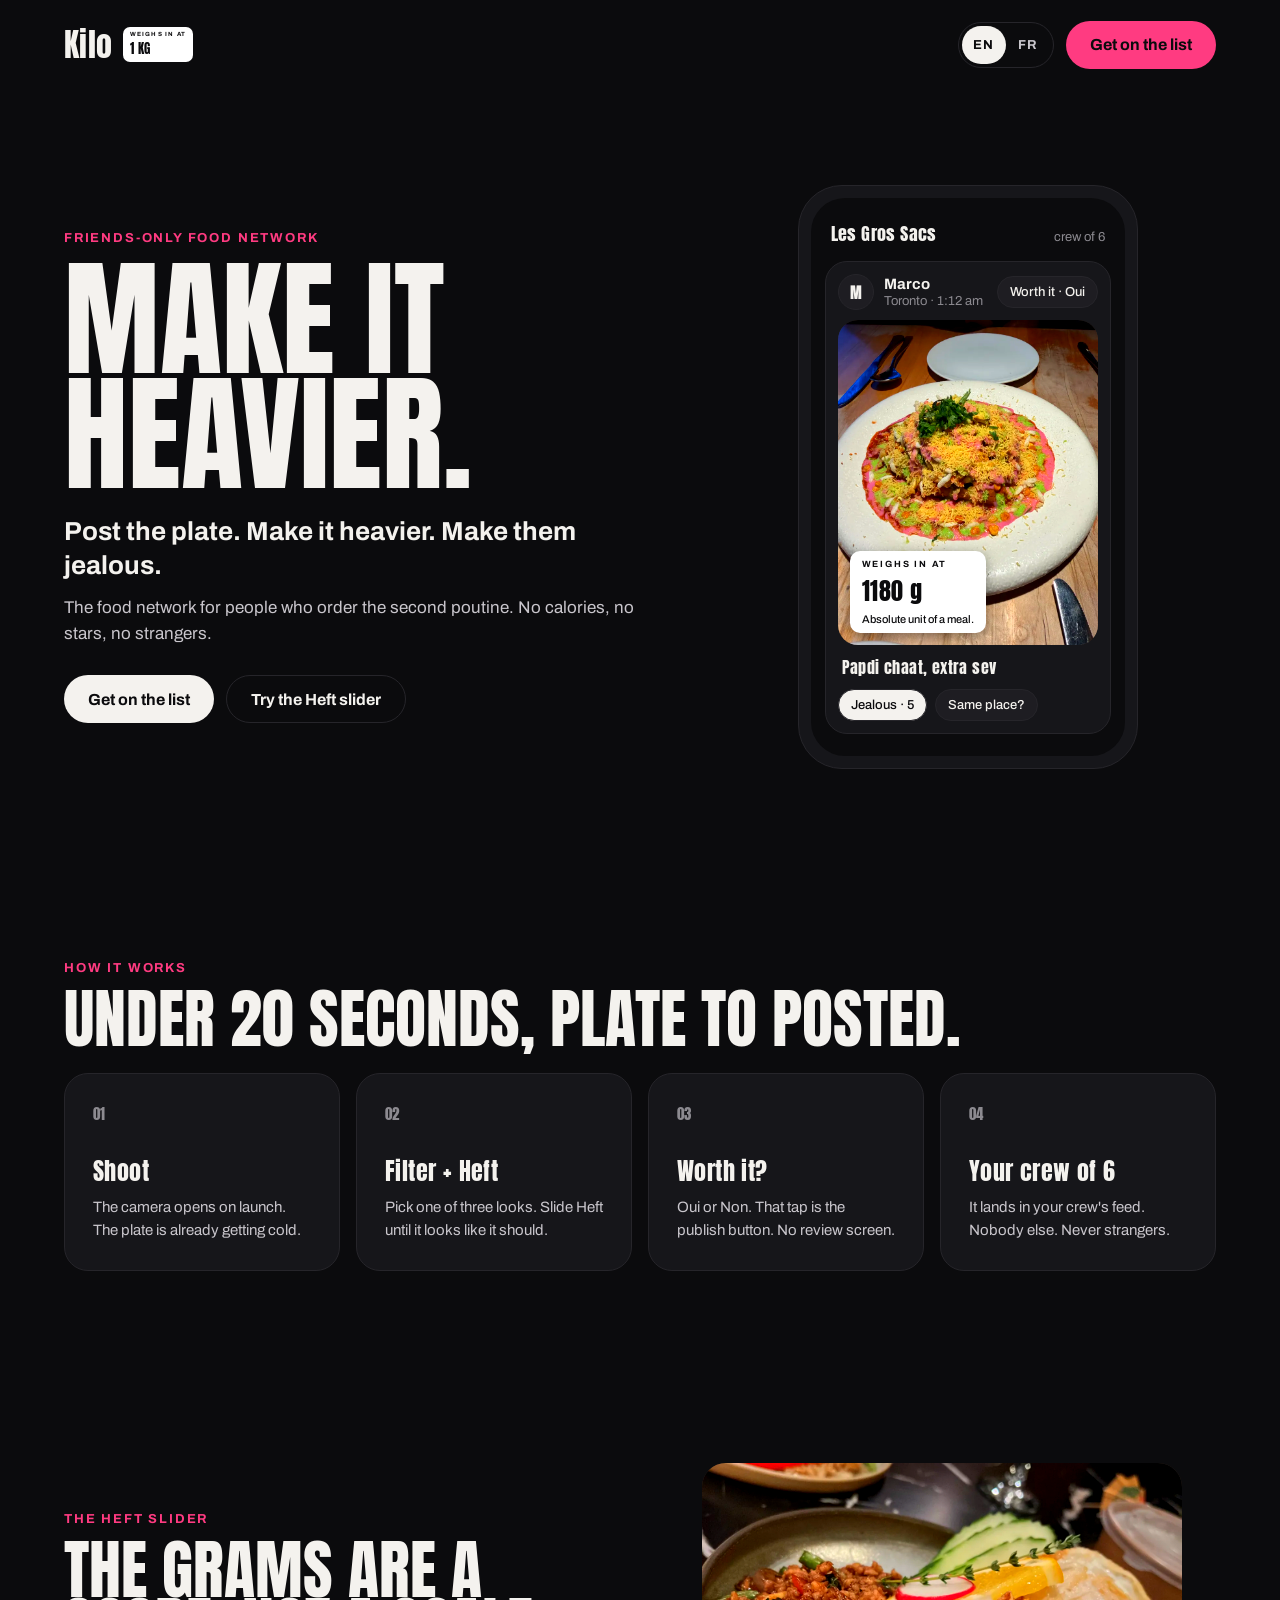
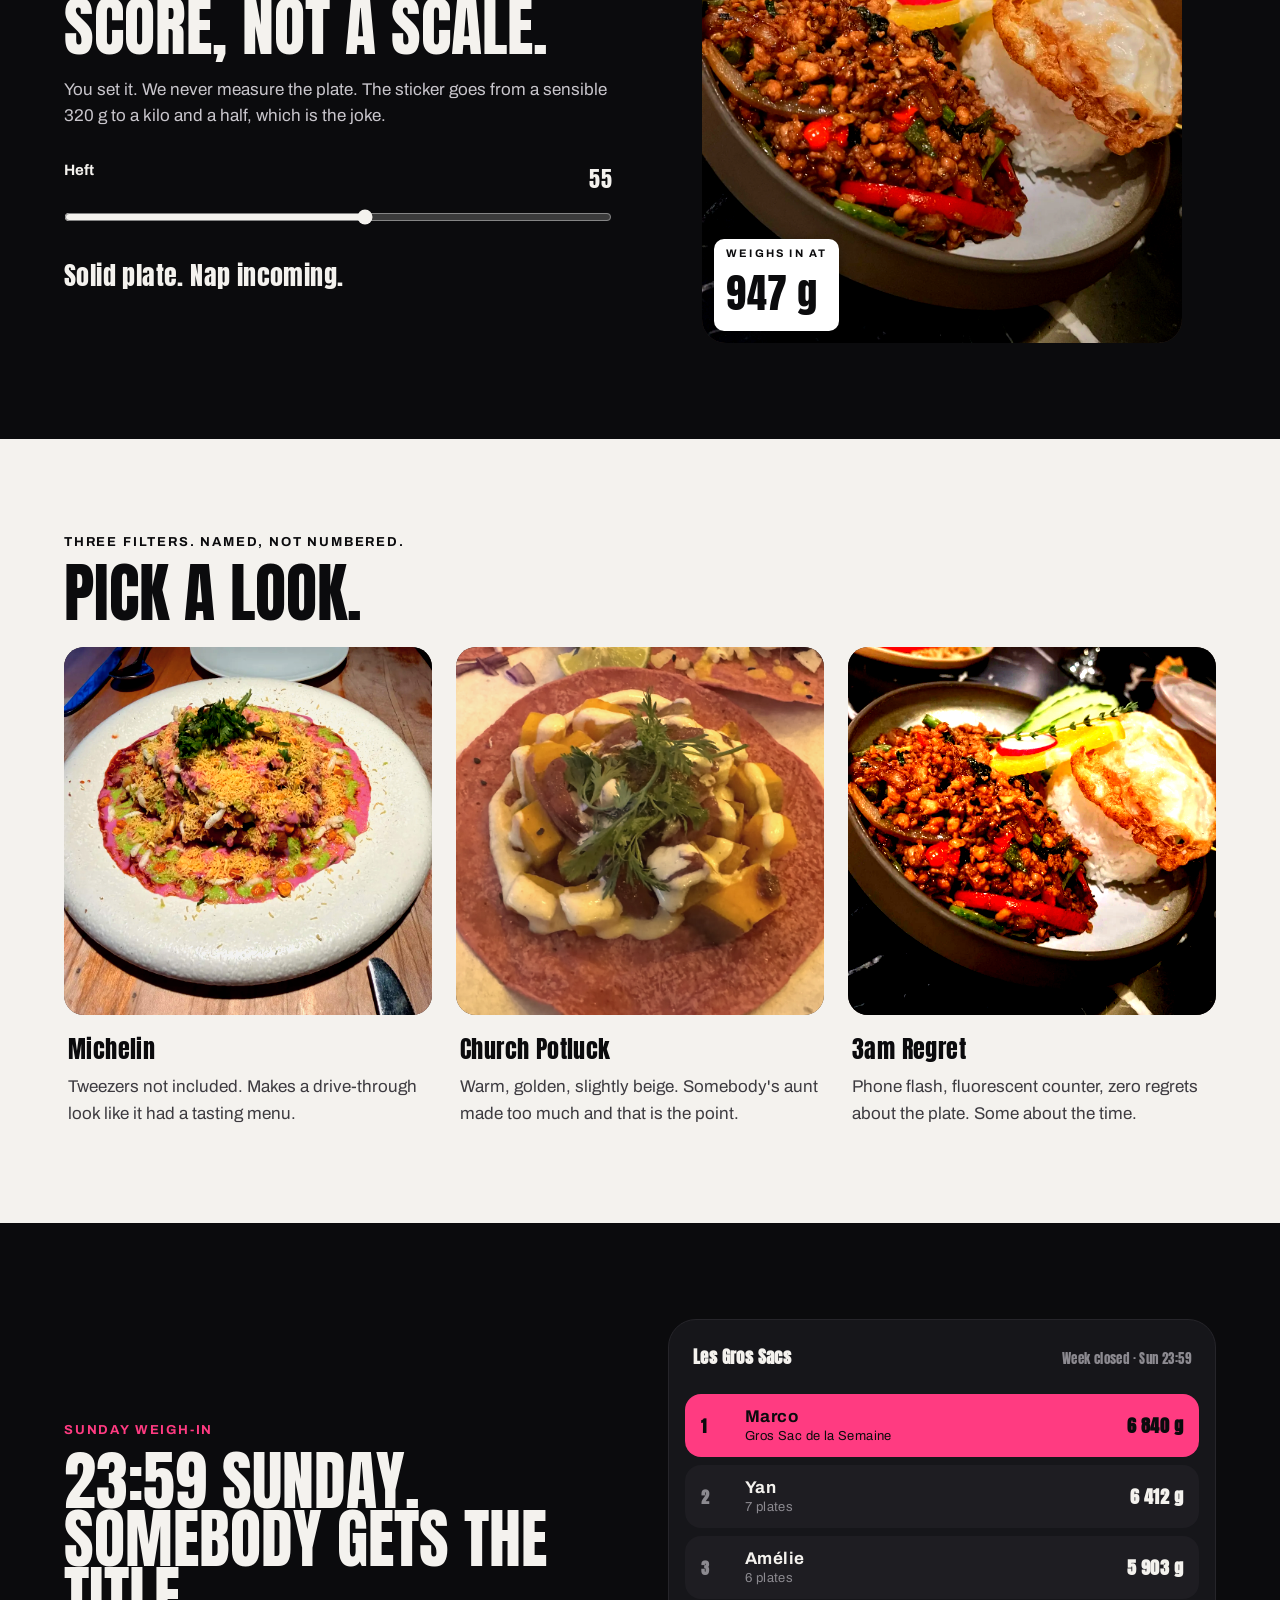
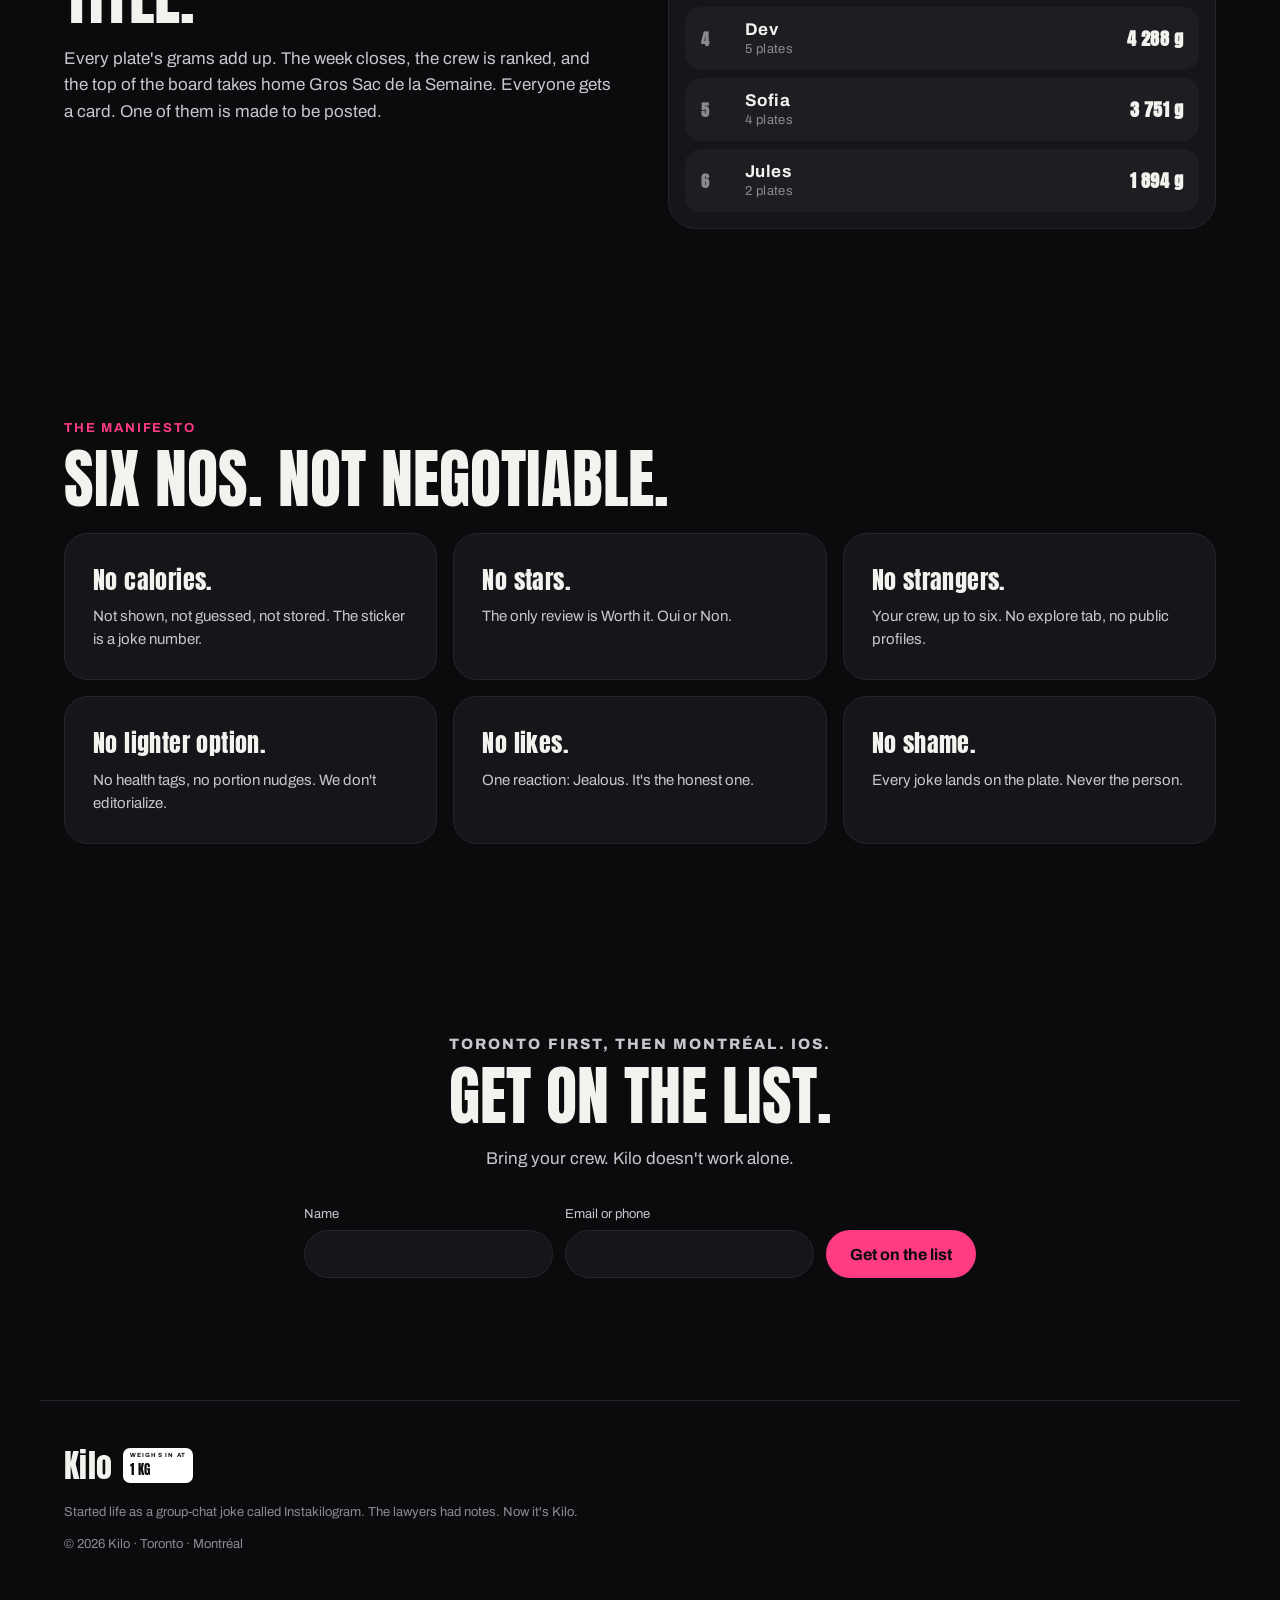
==== commit 5e9f3f68: "Hero photo, French version, share previews" ====
--- a/index.html
+++ b/index.html
@@ -1,22 +1,25 @@
 <!doctype html><html lang="en"><head><meta charset="utf-8"><meta name="viewport" content="width=device-width,initial-scale=1">
-<title>Kilo — Make it heavier.</title><meta name="description" content="Kilo is the friends-only food network. Post the plate. Make it heavier. Make them jealous.">
+<title>Kilo — Make it heavier.</title>
+<link rel="canonical" href="https://ymatagne.github.io/kilo-landing/"><link rel="alternate" hreflang="en-CA" href="https://ymatagne.github.io/kilo-landing/"><link rel="alternate" hreflang="fr-CA" href="https://ymatagne.github.io/kilo-landing/fr/"><link rel="alternate" hreflang="x-default" href="https://ymatagne.github.io/kilo-landing/">
+<meta property="og:type" content="website"><meta property="og:site_name" content="Kilo"><meta property="og:title" content="Kilo — Make it heavier."><meta property="og:description" content="The friends-only food network. Post the plate. Make it heavier. Make them jealous."><meta property="og:image" content="https://ymatagne.github.io/kilo-landing/og.png"><meta property="og:image:width" content="1200"><meta property="og:image:height" content="630"><meta property="og:image:alt" content="Kilo: Make it heavier. A plate of papdi chaat with a sticker that weighs in at 1180 g."><meta property="og:url" content="https://ymatagne.github.io/kilo-landing/"><meta property="og:locale" content="en_CA"><meta property="og:locale:alternate" content="fr_CA"><meta name="twitter:card" content="summary_large_image"><meta name="twitter:image" content="https://ymatagne.github.io/kilo-landing/og.png">
+<link rel="icon" href="favicon.ico" sizes="any"><link rel="icon" type="image/png" sizes="32x32" href="favicon-32.png"><link rel="apple-touch-icon" href="apple-touch-icon.png"><meta name="theme-color" content="#0B0B0D"><meta name="description" content="Kilo is the friends-only food network. Post the plate. Make it heavier. Make them jealous.">
 <link rel="preconnect" href="https://fonts.googleapis.com"><link rel="preconnect" href="https://fonts.gstatic.com" crossorigin>
 <link href="https://fonts.googleapis.com/css2?family=Anton&family=Archivo:wght@400;500;700&display=swap" rel="stylesheet">
 <link rel="stylesheet" href="styles.css"></head><body>
 <a class="skip" href="#main">Skip to content</a>
 <header class="nav wrap"><a href="#" class="wordmark" aria-label="Kilo home">Kilo <span class="sticker sm" aria-hidden="true"><small>WEIGHS IN AT</small><b>1 KG</b></span></a>
-<a href="#join" class="btn btn-accent">Get on the list</a></header>
+<div class="nav-r"><nav class="lang" aria-label="Language"><a href="./" aria-current="page" hreflang="en">EN</a><a href="fr/" hreflang="fr" lang="fr">FR</a></nav><a href="#join" class="btn btn-accent">Get on the list</a></div></header>
 <main id="main">
 <section class="hero wrap">
  <div class="hero-copy"><p class="eyebrow">Friends-only food network</p><h1>Make it heavier.</h1>
  <p class="lede">Post the plate. Make it heavier. Make them jealous.</p>
  <p class="quiet">The food network for people who order the second poutine. No calories, no stars, no strangers.</p>
  <div class="row"><a href="#join" class="btn btn-ink">Get on the list</a><a href="#heft" class="btn btn-ghost">Try the Heft slider</a></div></div>
- <div class="phone" role="img" aria-label="Kilo feed card: Marco posted a double poutine at La Banquise, weighs in at 1180 grams, Worth it: Oui">
+ <div class="phone" role="img" aria-label="Kilo feed card: Marco posted papdi chaat in Toronto, weighs in at 1180 grams, Worth it: Oui">
   <div class="phone-in"><div class="pbar"><span class="pt">Les Gros Sacs</span><span class="meta">crew of 6</span></div>
-   <article class="card"><div class="chead"><span class="av">M</span><div><b>Marco</b><span class="meta">La Banquise · 1:12 am</span></div><span class="chip">Worth it · Oui</span></div>
-   <div class="photo"><img src="plate.svg" alt="" style="filter:saturate(1.7) contrast(1.3)"><span class="sticker on-photo"><small>WEIGHS IN AT</small><b>1180 g</b><em>Absolute unit of a meal.</em></span></div>
-   <p class="dish">Double poutine, extra curds</p><div class="acts"><span class="chip on">Jealous · 5</span><span class="chip">Same place?</span></div></article>
+   <article class="card"><div class="chead"><span class="av">M</span><div><b>Marco</b><span class="meta">Toronto · 1:12 am</span></div><span class="chip">Worth it · Oui</span></div>
+   <div class="photo"><picture><source srcset="hero-plate.webp" type="image/webp"><img src="hero-plate.jpg" width="800" height="1000" alt="" style="filter:saturate(1.35) contrast(1.15)"></picture><span class="sticker on-photo"><small>WEIGHS IN AT</small><b>1180 g</b><em>Absolute unit of a meal.</em></span></div>
+   <p class="dish">Papdi chaat, extra sev</p><div class="acts"><span class="chip on">Jealous · 5</span><span class="chip">Same place?</span></div></article>
   </div></div>
 </section>
 
--- a/styles.css
+++ b/styles.css
@@ -69,3 +69,9 @@
 section.wrap{padding-top:96px;padding-bottom:96px}@media(max-width:600px){section.wrap{padding-top:64px;padding-bottom:64px}.hero.wrap{padding-top:24px}}.sticker.sm b{letter-spacing:.5px}
 .heft .photo.big{aspect-ratio:1;border-radius:24px}.heft .photo picture{display:block;width:100%;height:100%}
 .photo picture{display:block;width:100%;height:100%}
+.nav-r{display:flex;align-items:center;gap:12px}
+.lang{display:flex;border:1px solid var(--b);border-radius:999px;padding:3px}
+.lang a{min-width:44px;min-height:38px;display:grid;place-items:center;border-radius:999px;font:700 13px 'Archivo';letter-spacing:.08em;text-decoration:none;color:var(--q)}
+.lang a[aria-current]{background:var(--ink);color:var(--g)}
+h1,h2,h3{overflow-wrap:break-word;hyphens:manual}
+@media(max-width:600px){.nav .sticker.sm{display:none}.nav-r{gap:8px}.lang a{min-width:40px}}
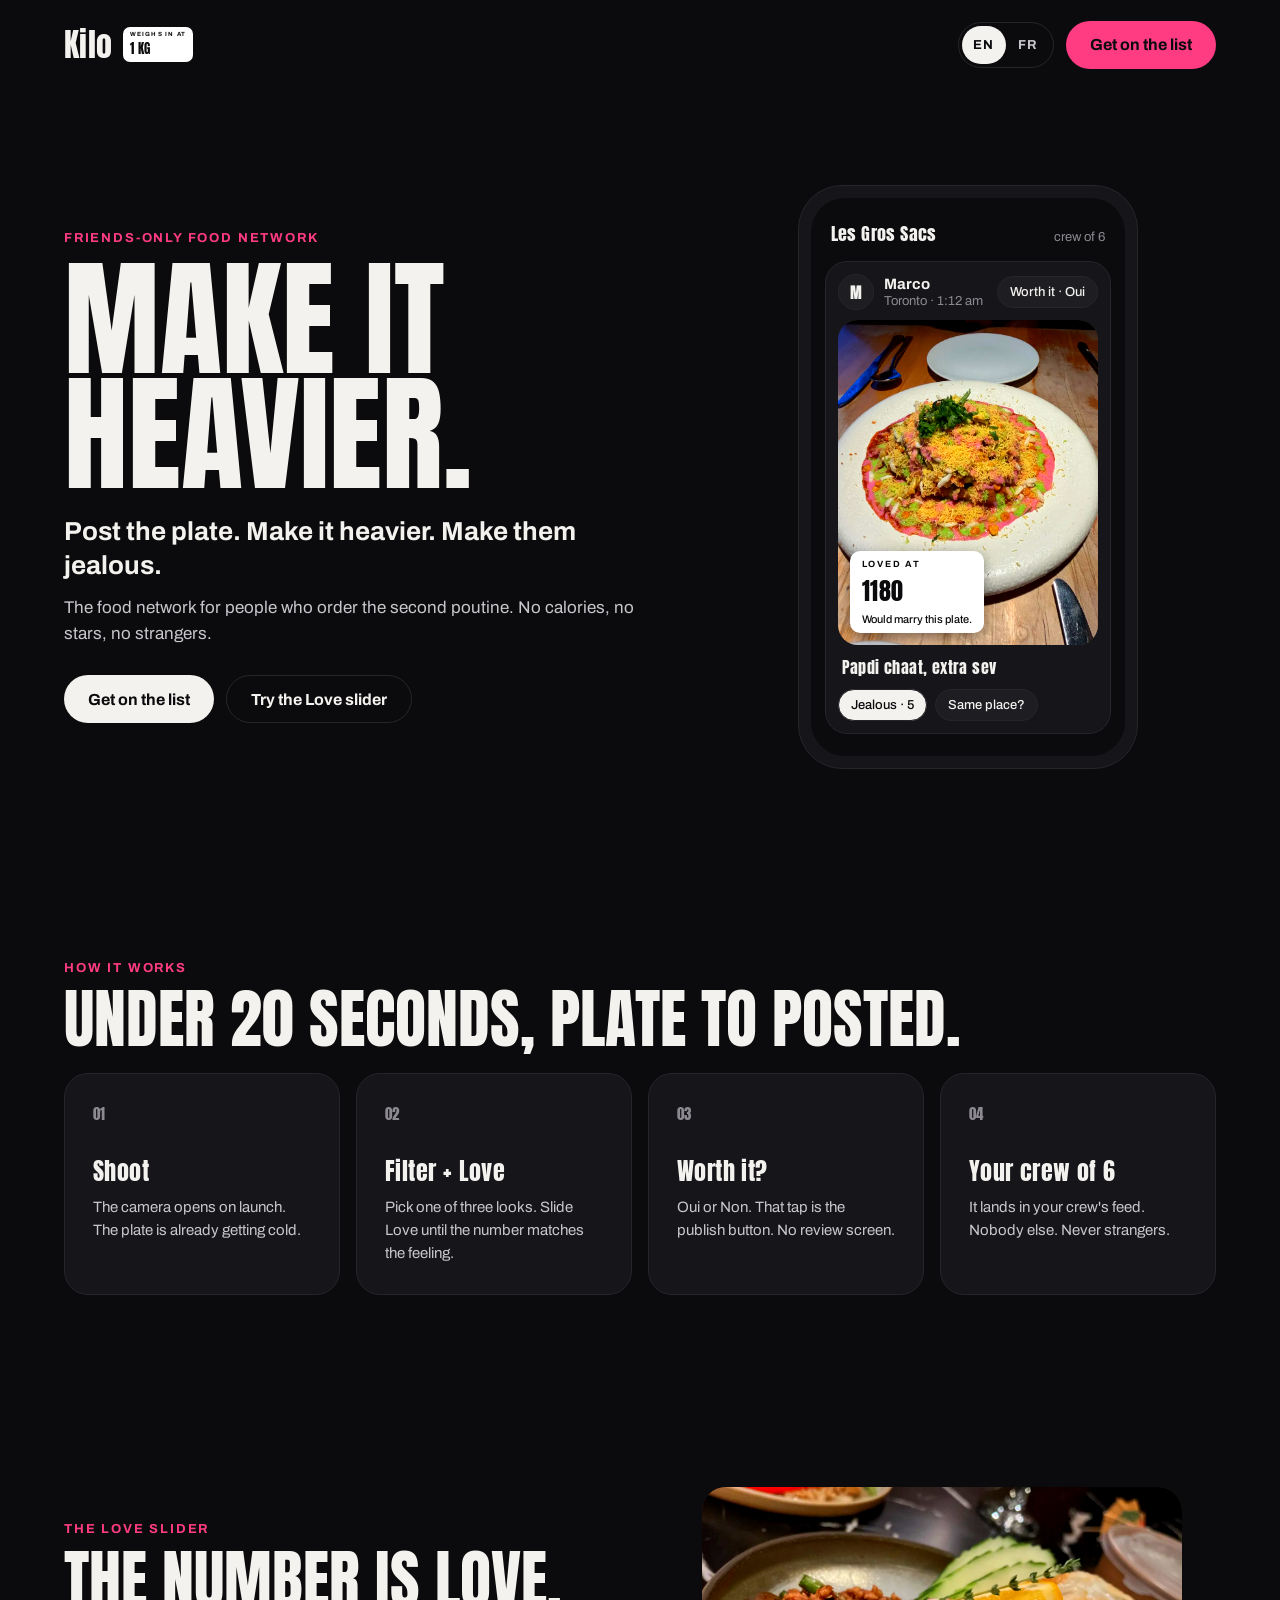
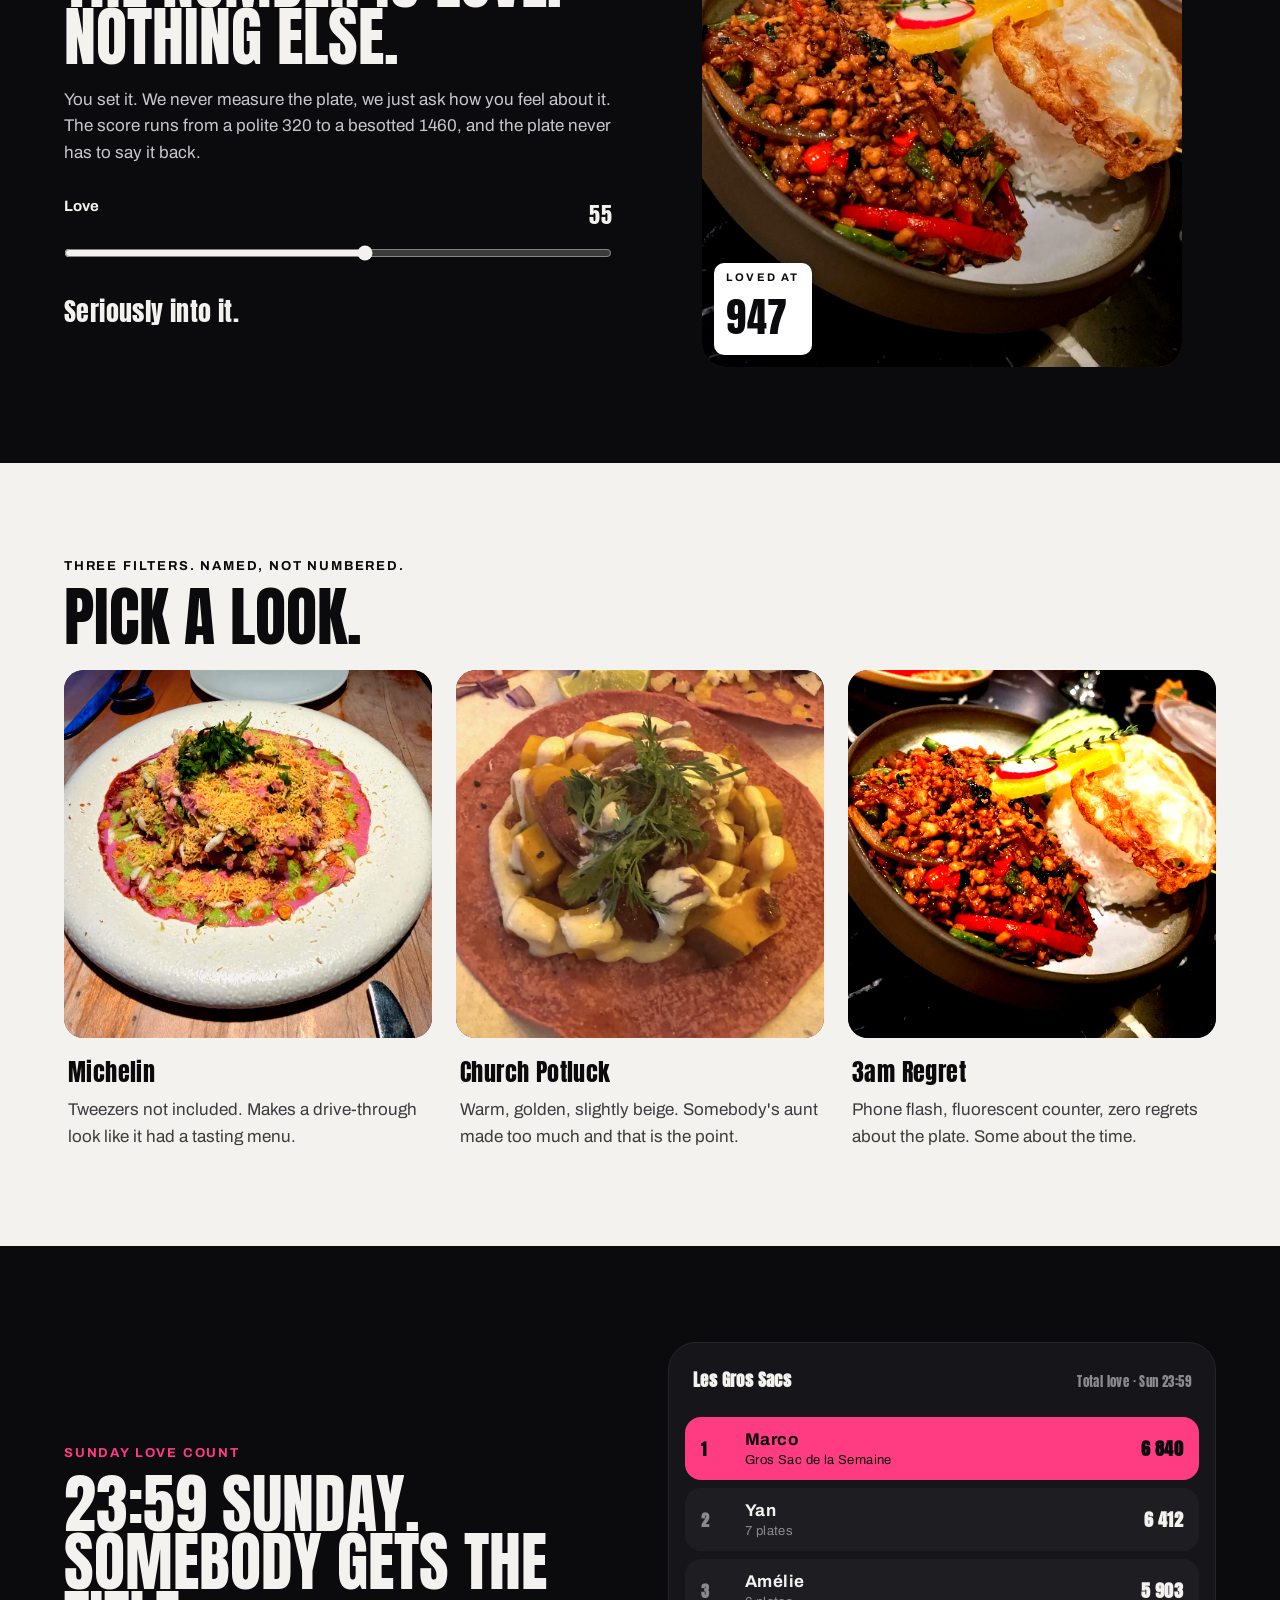
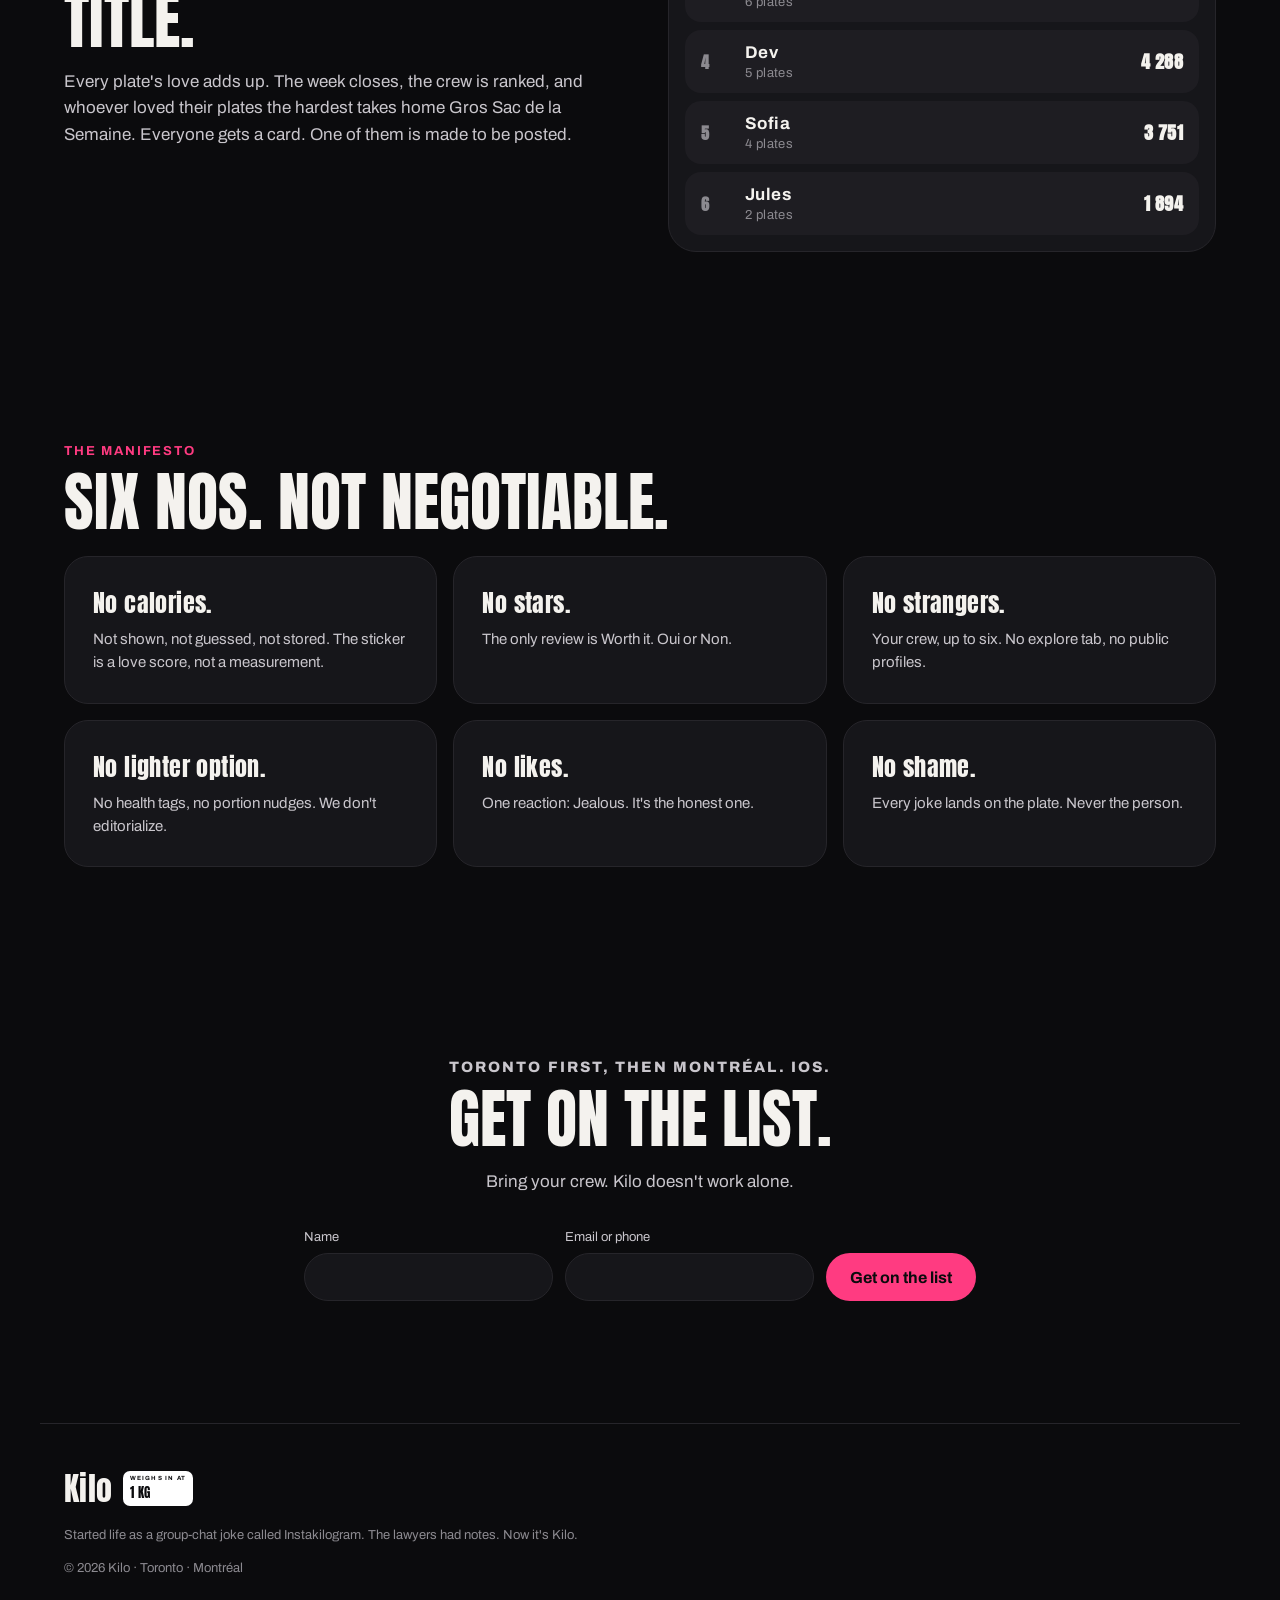
==== commit 965d67c2: "Love scale instead of grams" ====
--- a/index.html
+++ b/index.html
@@ -1,7 +1,7 @@
 <!doctype html><html lang="en"><head><meta charset="utf-8"><meta name="viewport" content="width=device-width,initial-scale=1">
 <title>Kilo — Make it heavier.</title>
 <link rel="canonical" href="https://ymatagne.github.io/kilo-landing/"><link rel="alternate" hreflang="en-CA" href="https://ymatagne.github.io/kilo-landing/"><link rel="alternate" hreflang="fr-CA" href="https://ymatagne.github.io/kilo-landing/fr/"><link rel="alternate" hreflang="x-default" href="https://ymatagne.github.io/kilo-landing/">
-<meta property="og:type" content="website"><meta property="og:site_name" content="Kilo"><meta property="og:title" content="Kilo — Make it heavier."><meta property="og:description" content="The friends-only food network. Post the plate. Make it heavier. Make them jealous."><meta property="og:image" content="https://ymatagne.github.io/kilo-landing/og.png"><meta property="og:image:width" content="1200"><meta property="og:image:height" content="630"><meta property="og:image:alt" content="Kilo: Make it heavier. A plate of papdi chaat with a sticker that weighs in at 1180 g."><meta property="og:url" content="https://ymatagne.github.io/kilo-landing/"><meta property="og:locale" content="en_CA"><meta property="og:locale:alternate" content="fr_CA"><meta name="twitter:card" content="summary_large_image"><meta name="twitter:image" content="https://ymatagne.github.io/kilo-landing/og.png">
+<meta property="og:type" content="website"><meta property="og:site_name" content="Kilo"><meta property="og:title" content="Kilo — Make it heavier."><meta property="og:description" content="The friends-only food network. Post the plate. Make it heavier. Make them jealous."><meta property="og:image" content="https://ymatagne.github.io/kilo-landing/og.png"><meta property="og:image:width" content="1200"><meta property="og:image:height" content="630"><meta property="og:image:alt" content="Kilo: Make it heavier. A plate of papdi chaat with a sticker reading Loved at 1180."><meta property="og:url" content="https://ymatagne.github.io/kilo-landing/"><meta property="og:locale" content="en_CA"><meta property="og:locale:alternate" content="fr_CA"><meta name="twitter:card" content="summary_large_image"><meta name="twitter:image" content="https://ymatagne.github.io/kilo-landing/og.png">
 <link rel="icon" href="favicon.ico" sizes="any"><link rel="icon" type="image/png" sizes="32x32" href="favicon-32.png"><link rel="apple-touch-icon" href="apple-touch-icon.png"><meta name="theme-color" content="#0B0B0D"><meta name="description" content="Kilo is the friends-only food network. Post the plate. Make it heavier. Make them jealous.">
 <link rel="preconnect" href="https://fonts.googleapis.com"><link rel="preconnect" href="https://fonts.gstatic.com" crossorigin>
 <link href="https://fonts.googleapis.com/css2?family=Anton&family=Archivo:wght@400;500;700&display=swap" rel="stylesheet">
@@ -14,11 +14,11 @@
  <div class="hero-copy"><p class="eyebrow">Friends-only food network</p><h1>Make it heavier.</h1>
  <p class="lede">Post the plate. Make it heavier. Make them jealous.</p>
  <p class="quiet">The food network for people who order the second poutine. No calories, no stars, no strangers.</p>
- <div class="row"><a href="#join" class="btn btn-ink">Get on the list</a><a href="#heft" class="btn btn-ghost">Try the Heft slider</a></div></div>
- <div class="phone" role="img" aria-label="Kilo feed card: Marco posted papdi chaat in Toronto, weighs in at 1180 grams, Worth it: Oui">
+ <div class="row"><a href="#join" class="btn btn-ink">Get on the list</a><a href="#love" class="btn btn-ghost">Try the Love slider</a></div></div>
+ <div class="phone" role="img" aria-label="Kilo feed card: Marco posted papdi chaat in Toronto, loved at 1180, Worth it: Oui">
   <div class="phone-in"><div class="pbar"><span class="pt">Les Gros Sacs</span><span class="meta">crew of 6</span></div>
    <article class="card"><div class="chead"><span class="av">M</span><div><b>Marco</b><span class="meta">Toronto · 1:12 am</span></div><span class="chip">Worth it · Oui</span></div>
-   <div class="photo"><picture><source srcset="hero-plate.webp" type="image/webp"><img src="hero-plate.jpg" width="800" height="1000" alt="" style="filter:saturate(1.35) contrast(1.15)"></picture><span class="sticker on-photo"><small>WEIGHS IN AT</small><b>1180 g</b><em>Absolute unit of a meal.</em></span></div>
+   <div class="photo"><picture><source srcset="hero-plate.webp" type="image/webp"><img src="hero-plate.jpg" width="800" height="1000" alt="" style="filter:saturate(1.35) contrast(1.15)"></picture><span class="sticker on-photo"><small>LOVED AT</small><b>1180</b><em>Would marry this plate.</em></span></div>
    <p class="dish">Papdi chaat, extra sev</p><div class="acts"><span class="chip on">Jealous · 5</span><span class="chip">Same place?</span></div></article>
   </div></div>
 </section>
@@ -26,17 +26,17 @@
 <section class="how wrap" aria-labelledby="how-h"><p class="eyebrow">How it works</p><h2 id="how-h">Under 20 seconds, plate to posted.</h2>
 <ol class="steps">
 <li><span class="n">01</span><h3>Shoot</h3><p>The camera opens on launch. The plate is already getting cold.</p></li>
-<li><span class="n">02</span><h3>Filter + Heft</h3><p>Pick one of three looks. Slide Heft until it looks like it should.</p></li>
+<li><span class="n">02</span><h3>Filter + Love</h3><p>Pick one of three looks. Slide Love until the number matches the feeling.</p></li>
 <li><span class="n">03</span><h3>Worth it?</h3><p>Oui or Non. That tap is the publish button. No review screen.</p></li>
 <li><span class="n">04</span><h3>Your crew of 6</h3><p>It lands in your crew's feed. Nobody else. Never strangers.</p></li>
 </ol></section>
 
-<section id="heft" class="heft wrap" aria-labelledby="heft-h"><div class="heft-copy"><p class="eyebrow">The Heft slider</p><h2 id="heft-h">The grams are a score, not a scale.</h2>
-<p class="quiet">You set it. We never measure the plate. The sticker goes from a sensible 320 g to a kilo and a half, which is the joke.</p>
-<label for="heftIn" class="lbl">Heft <output id="heftOut" for="heftIn">55</output></label>
-<input id="heftIn" type="range" min="0" max="100" value="55" aria-describedby="verdict">
-<p id="verdict" class="verdict" aria-live="polite">Solid plate. Nap incoming.</p></div>
-<div class="photo big"><picture><source srcset="heft-plate.webp" type="image/webp"><img id="heftImg" src="heft-plate.jpg" width="1200" height="1200" loading="lazy" decoding="async" alt="Thai basil stir-fry with rice and a fried egg"></picture><span class="sticker on-photo lg"><small>WEIGHS IN AT</small><b id="grams">947 g</b></span></div>
+<section id="love" class="love wrap" aria-labelledby="love-h"><div class="love-copy"><p class="eyebrow">The Love slider</p><h2 id="love-h">The number is love. Nothing else.</h2>
+<p class="quiet">You set it. We never measure the plate, we just ask how you feel about it. The score runs from a polite 320 to a besotted 1460, and the plate never has to say it back.</p>
+<label for="loveIn" class="lbl">Love <output id="loveOut" for="loveIn">55</output></label>
+<input id="loveIn" type="range" min="0" max="100" value="55" aria-describedby="verdict">
+<p id="verdict" class="verdict" aria-live="polite">Seriously into it.</p></div>
+<div class="photo big"><picture><source srcset="heft-plate.webp" type="image/webp"><img id="loveImg" src="heft-plate.jpg" width="1200" height="1200" loading="lazy" decoding="async" alt="Thai basil stir-fry with rice and a fried egg"></picture><span class="sticker on-photo lg"><small>LOVED AT</small><b id="score">947</b></span></div>
 </section>
 
 <section class="filters" aria-labelledby="f-h"><div class="wrap"><p class="eyebrow dark">Three filters. Named, not numbered.</p><h2 id="f-h">Pick a look.</h2>
@@ -46,19 +46,19 @@
 <figure><div class="photo"><picture><source srcset="filter-3am.webp" type="image/webp"><img src="filter-3am.jpg" width="1000" height="1000" loading="lazy" decoding="async" alt="Thai basil stir-fry with rice and a fried egg, in the 3am Regret filter" style="filter:brightness(1.2) contrast(1.6) saturate(1.5)"></picture></div><figcaption><h3>3am Regret</h3><p>Phone flash, fluorescent counter, zero regrets about the plate. Some about the time.</p></figcaption></figure>
 </div></div></section>
 
-<section class="weigh wrap" aria-labelledby="w-h"><div><p class="eyebrow">Sunday weigh-in</p><h2 id="w-h">23:59 Sunday. Somebody gets the title.</h2>
-<p class="quiet">Every plate's grams add up. The week closes, the crew is ranked, and the top of the board takes home Gros Sac de la Semaine. Everyone gets a card. One of them is made to be posted.</p></div>
-<div class="board" role="table" aria-label="Sample crew weigh-in"><div class="bhead"><b>Les Gros Sacs</b><span class="meta">Week closed · Sun 23:59</span></div>
-<div class="brow champ" role="row"><span>1</span><span><b>Marco</b><small>Gros Sac de la Semaine</small></span><span>6 840 g</span></div>
-<div class="brow" role="row"><span>2</span><span><b>Yan</b><small>7 plates</small></span><span>6 412 g</span></div>
-<div class="brow" role="row"><span>3</span><span><b>Amélie</b><small>6 plates</small></span><span>5 903 g</span></div>
-<div class="brow" role="row"><span>4</span><span><b>Dev</b><small>5 plates</small></span><span>4 288 g</span></div>
-<div class="brow" role="row"><span>5</span><span><b>Sofia</b><small>4 plates</small></span><span>3 751 g</span></div>
-<div class="brow" role="row"><span>6</span><span><b>Jules</b><small>2 plates</small></span><span>1 894 g</span></div></div></section>
+<section class="lovecount wrap" aria-labelledby="w-h"><div><p class="eyebrow">Sunday love count</p><h2 id="w-h">23:59 Sunday. Somebody gets the title.</h2>
+<p class="quiet">Every plate's love adds up. The week closes, the crew is ranked, and whoever loved their plates the hardest takes home Gros Sac de la Semaine. Everyone gets a card. One of them is made to be posted.</p></div>
+<div class="board" role="table" aria-label="Sample crew love count"><div class="bhead"><b>Les Gros Sacs</b><span class="meta">Total love · Sun 23:59</span></div>
+<div class="brow champ" role="row"><span>1</span><span><b>Marco</b><small>Gros Sac de la Semaine</small></span><span>6 840</span></div>
+<div class="brow" role="row"><span>2</span><span><b>Yan</b><small>7 plates</small></span><span>6 412</span></div>
+<div class="brow" role="row"><span>3</span><span><b>Amélie</b><small>6 plates</small></span><span>5 903</span></div>
+<div class="brow" role="row"><span>4</span><span><b>Dev</b><small>5 plates</small></span><span>4 288</span></div>
+<div class="brow" role="row"><span>5</span><span><b>Sofia</b><small>4 plates</small></span><span>3 751</span></div>
+<div class="brow" role="row"><span>6</span><span><b>Jules</b><small>2 plates</small></span><span>1 894</span></div></div></section>
 
 <section class="mani wrap" aria-labelledby="m-h"><p class="eyebrow">The manifesto</p><h2 id="m-h">Six nos. Not negotiable.</h2>
 <ol class="pgrid">
-<li><h3>No calories.</h3><p>Not shown, not guessed, not stored. The sticker is a joke number.</p></li>
+<li><h3>No calories.</h3><p>Not shown, not guessed, not stored. The sticker is a love score, not a measurement.</p></li>
 <li><h3>No stars.</h3><p>The only review is Worth it. Oui or Non.</p></li>
 <li><h3>No strangers.</h3><p>Your crew, up to six. No explore tab, no public profiles.</p></li>
 <li><h3>No lighter option.</h3><p>No health tags, no portion nudges. We don't editorialize.</p></li>
--- a/styles.css
+++ b/styles.css
@@ -36,8 +36,8 @@
 .steps{list-style:none;padding:0;display:grid;grid-template-columns:repeat(4,1fr);gap:16px;margin-top:24px}
 .steps li,.pgrid li{background:var(--s);border:1px solid var(--b);border-radius:24px;padding:28px}
 .n{font:800 15px 'Anton';color:var(--m);display:block;margin-bottom:28px}.steps p,.pgrid p{color:var(--q);font-size:15px}
-.heft{display:grid;grid-template-columns:1fr 1fr;gap:56px;align-items:center}
-.heft .photo.big{max-width:480px;width:100%;justify-self:center}
+.love{display:grid;grid-template-columns:1fr 1fr;gap:56px;align-items:center}
+.love .photo.big{max-width:480px;width:100%;justify-self:center}
 .lbl{display:flex;justify-content:space-between;font:700 15px 'Archivo';margin-top:32px}
 output{font:800 22px 'Anton'}
 input[type=range]{width:100%;height:44px;accent-color:var(--ink);cursor:pointer}
@@ -45,7 +45,7 @@
 .filters{background:#F4F2EE;color:#0B0B0D}.filters p{color:#3d3b40}
 .fgrid{display:grid;grid-template-columns:repeat(3,1fr);gap:24px;margin-top:24px}
 .fgrid figcaption{padding:16px 4px 0}.fgrid .photo{aspect-ratio:1}
-.weigh{display:grid;grid-template-columns:1fr 1fr;gap:56px;align-items:center}
+.lovecount{display:grid;grid-template-columns:1fr 1fr;gap:56px;align-items:center}
 .board{background:var(--s);border:1px solid var(--b);border-radius:28px;padding:16px}
 .bhead{display:flex;justify-content:space-between;align-items:baseline;padding:8px 8px 16px;font-family:'Anton'}
 .brow{display:grid;grid-template-columns:32px 1fr auto;align-items:center;gap:12px;background:var(--s2);border-radius:16px;padding:12px 16px;margin-top:8px;font-variant-numeric:tabular-nums}
@@ -60,14 +60,14 @@
 .err{grid-column:1/-1;color:var(--q);font-size:14px;min-height:1em}
 .thanks{margin-top:32px;background:var(--s);border:1px solid var(--b);border-radius:28px;padding:32px;display:flex;flex-direction:column;align-items:center;gap:12px}
 .foot{border-top:1px solid var(--b);padding-top:40px;padding-bottom:48px;display:flex;flex-direction:column;gap:12px}
-@media(max-width:960px){.hero,.heft,.weigh{grid-template-columns:1fr}.steps{grid-template-columns:1fr 1fr}.pgrid,.fgrid{grid-template-columns:1fr 1fr}}
+@media(max-width:960px){.hero,.love,.lovecount{grid-template-columns:1fr}.steps{grid-template-columns:1fr 1fr}.pgrid,.fgrid{grid-template-columns:1fr 1fr}}
 @media(max-width:600px){.steps,.pgrid,.fgrid,.form{grid-template-columns:1fr}.phone{width:100%;max-width:340px}section{padding-top:64px;padding-bottom:64px}.hero{padding-top:24px}.nav .btn{padding:0 16px;font-size:14px}h1{letter-spacing:-2px}}
 @media(prefers-reduced-motion:reduce){html{scroll-behavior:auto}*{transition:none!important;animation:none!important}}
 [hidden]{display:none!important}
 h1,h2{font-weight:400;letter-spacing:0;text-transform:uppercase;line-height:.9}h1{font-size:clamp(64px,10vw,140px)}.sticker b{font-weight:400;letter-spacing:.5px}
 .wordmark,h3,.dish,.pt,.bhead,.brow span,.n,output,.verdict{font-weight:400;letter-spacing:.4px}.wordmark{font-size:32px}h3{font-size:24px}.verdict{font-size:26px}
 section.wrap{padding-top:96px;padding-bottom:96px}@media(max-width:600px){section.wrap{padding-top:64px;padding-bottom:64px}.hero.wrap{padding-top:24px}}.sticker.sm b{letter-spacing:.5px}
-.heft .photo.big{aspect-ratio:1;border-radius:24px}.heft .photo picture{display:block;width:100%;height:100%}
+.love .photo.big{aspect-ratio:1;border-radius:24px}.love .photo picture{display:block;width:100%;height:100%}
 .photo picture{display:block;width:100%;height:100%}
 .nav-r{display:flex;align-items:center;gap:12px}
 .lang{display:flex;border:1px solid var(--b);border-radius:999px;padding:3px}
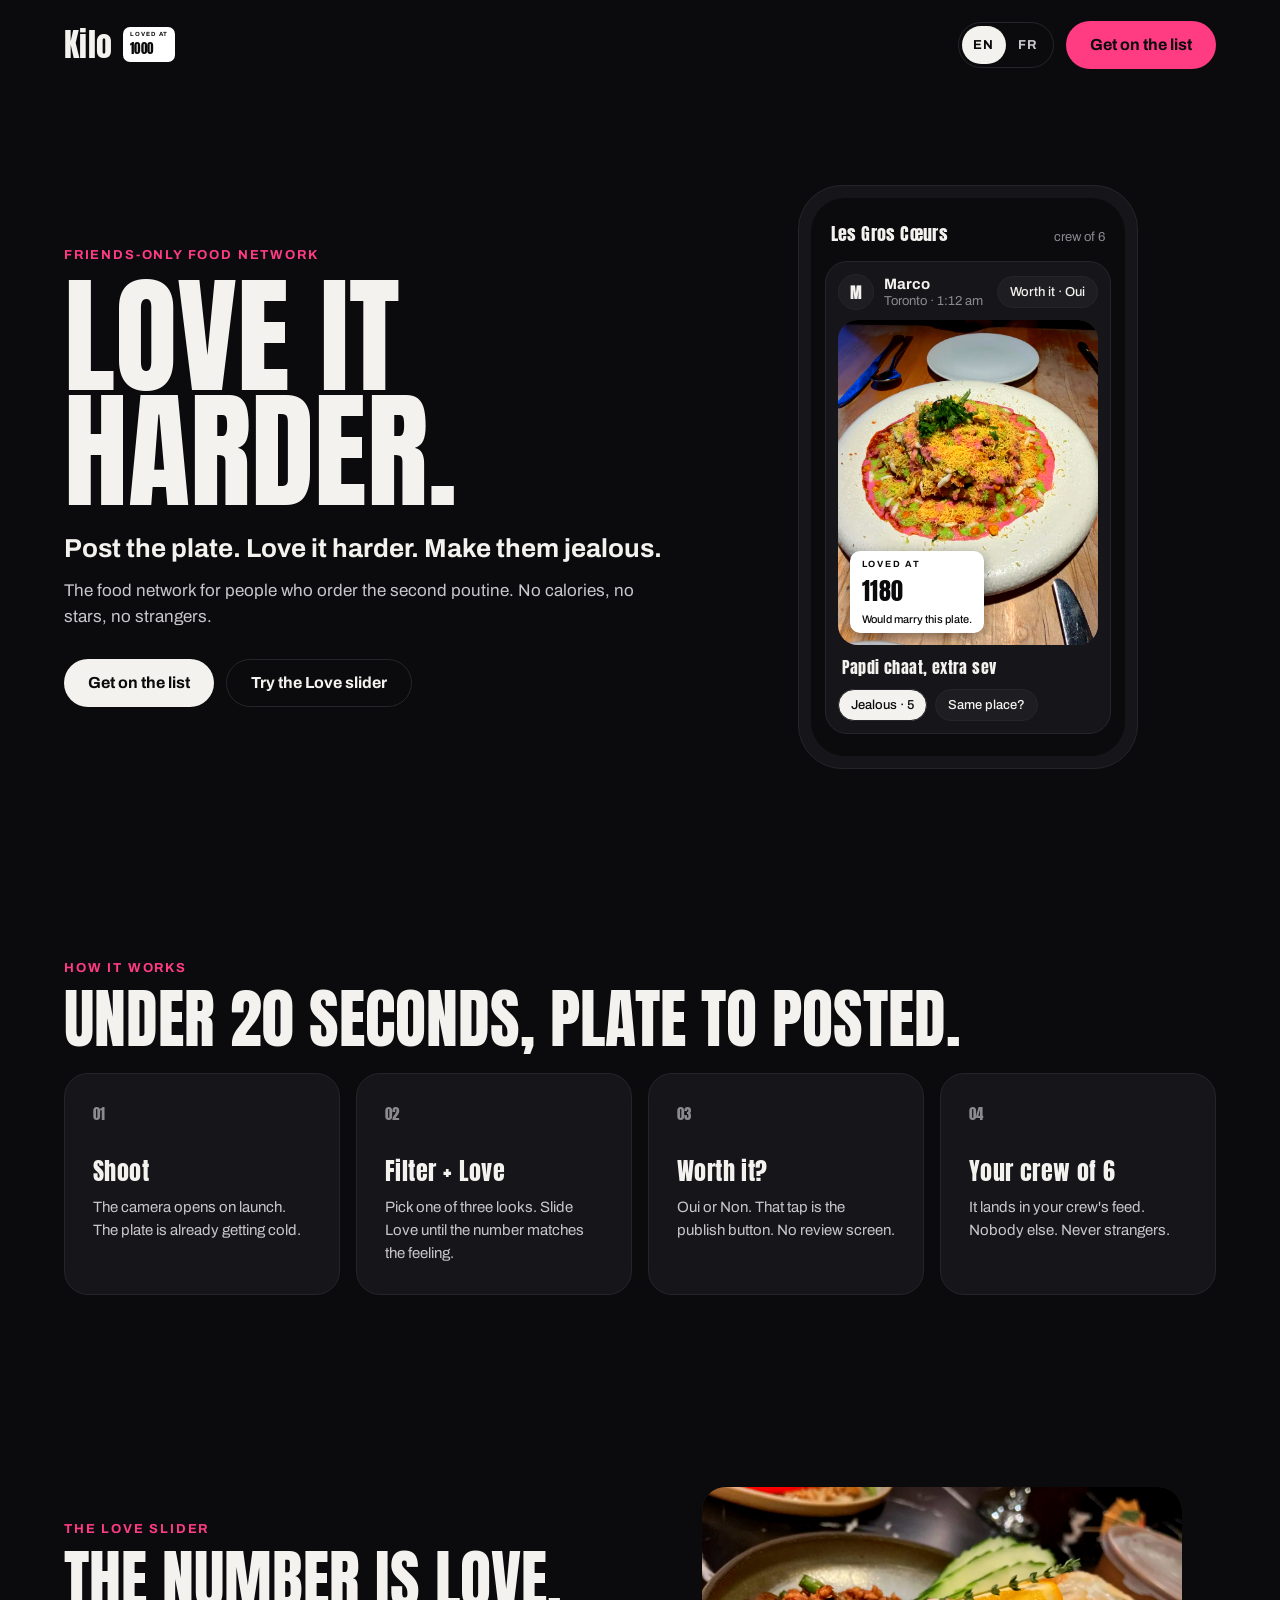
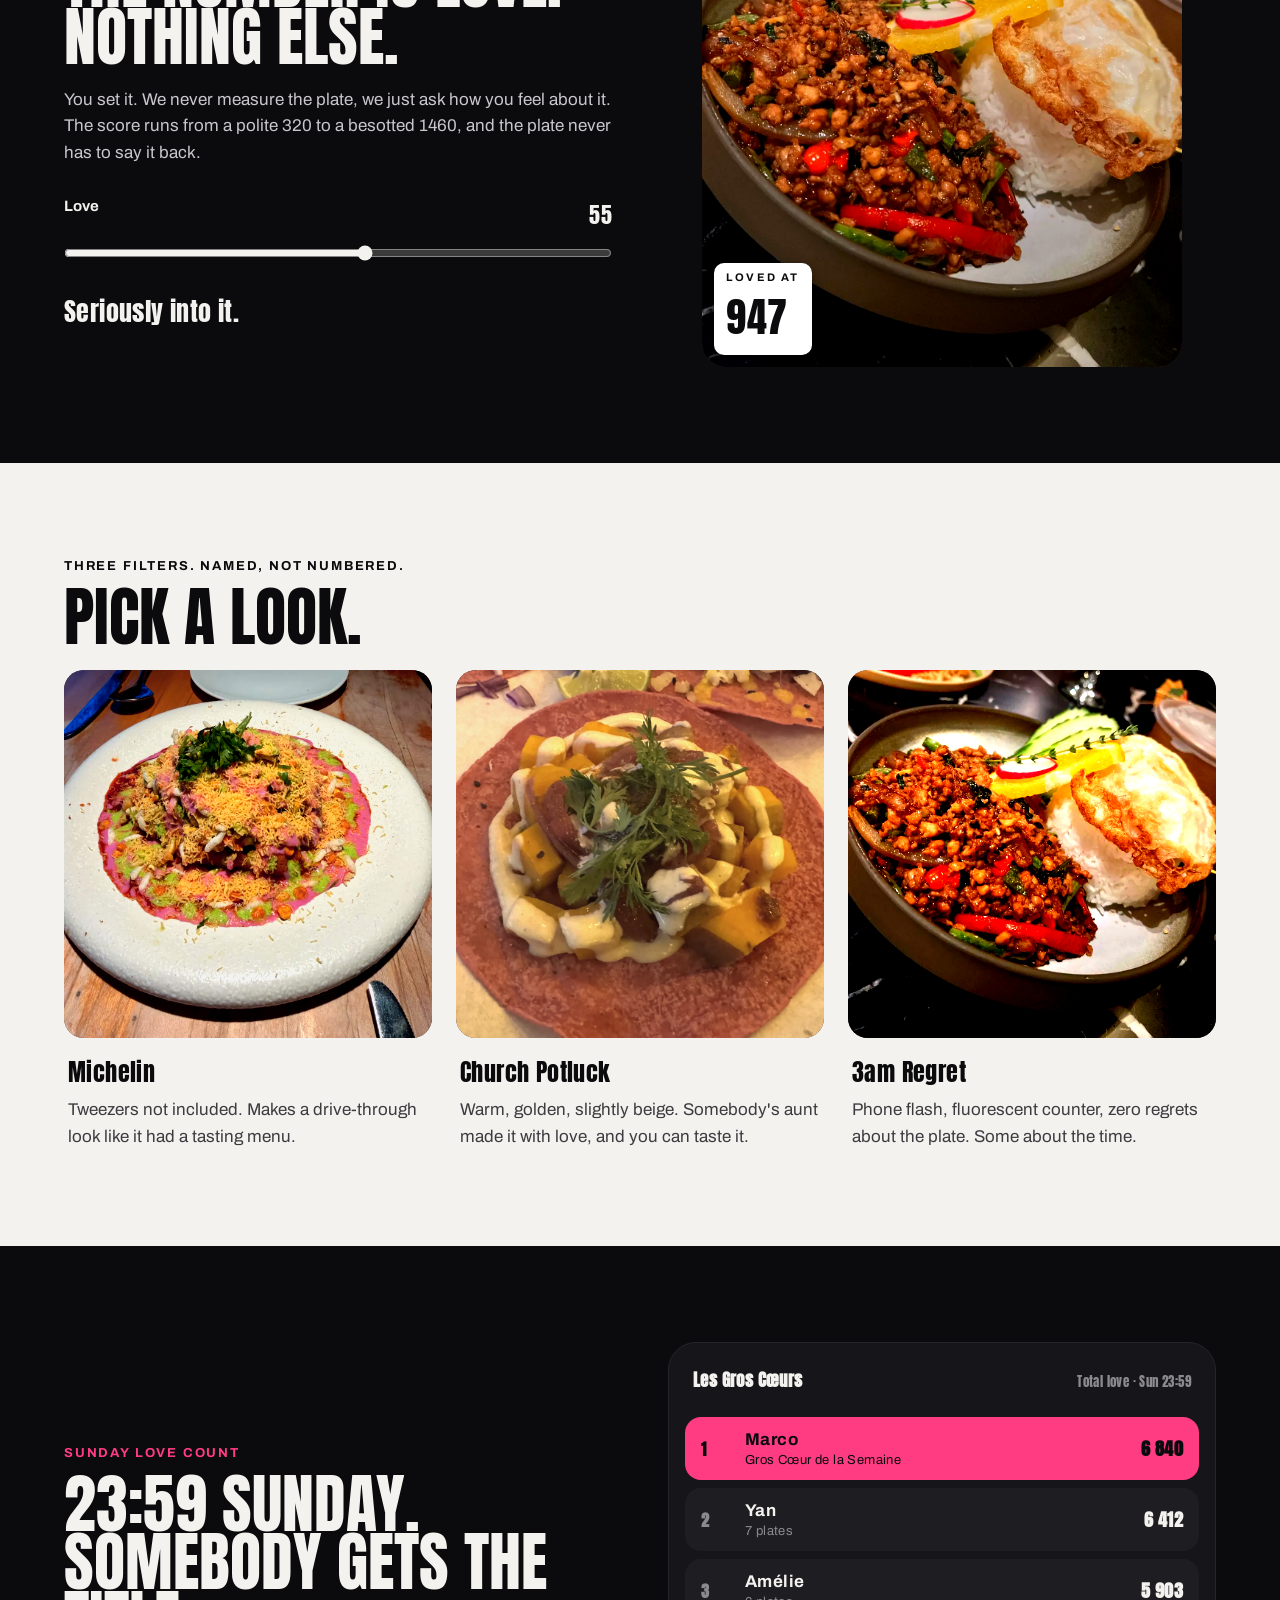
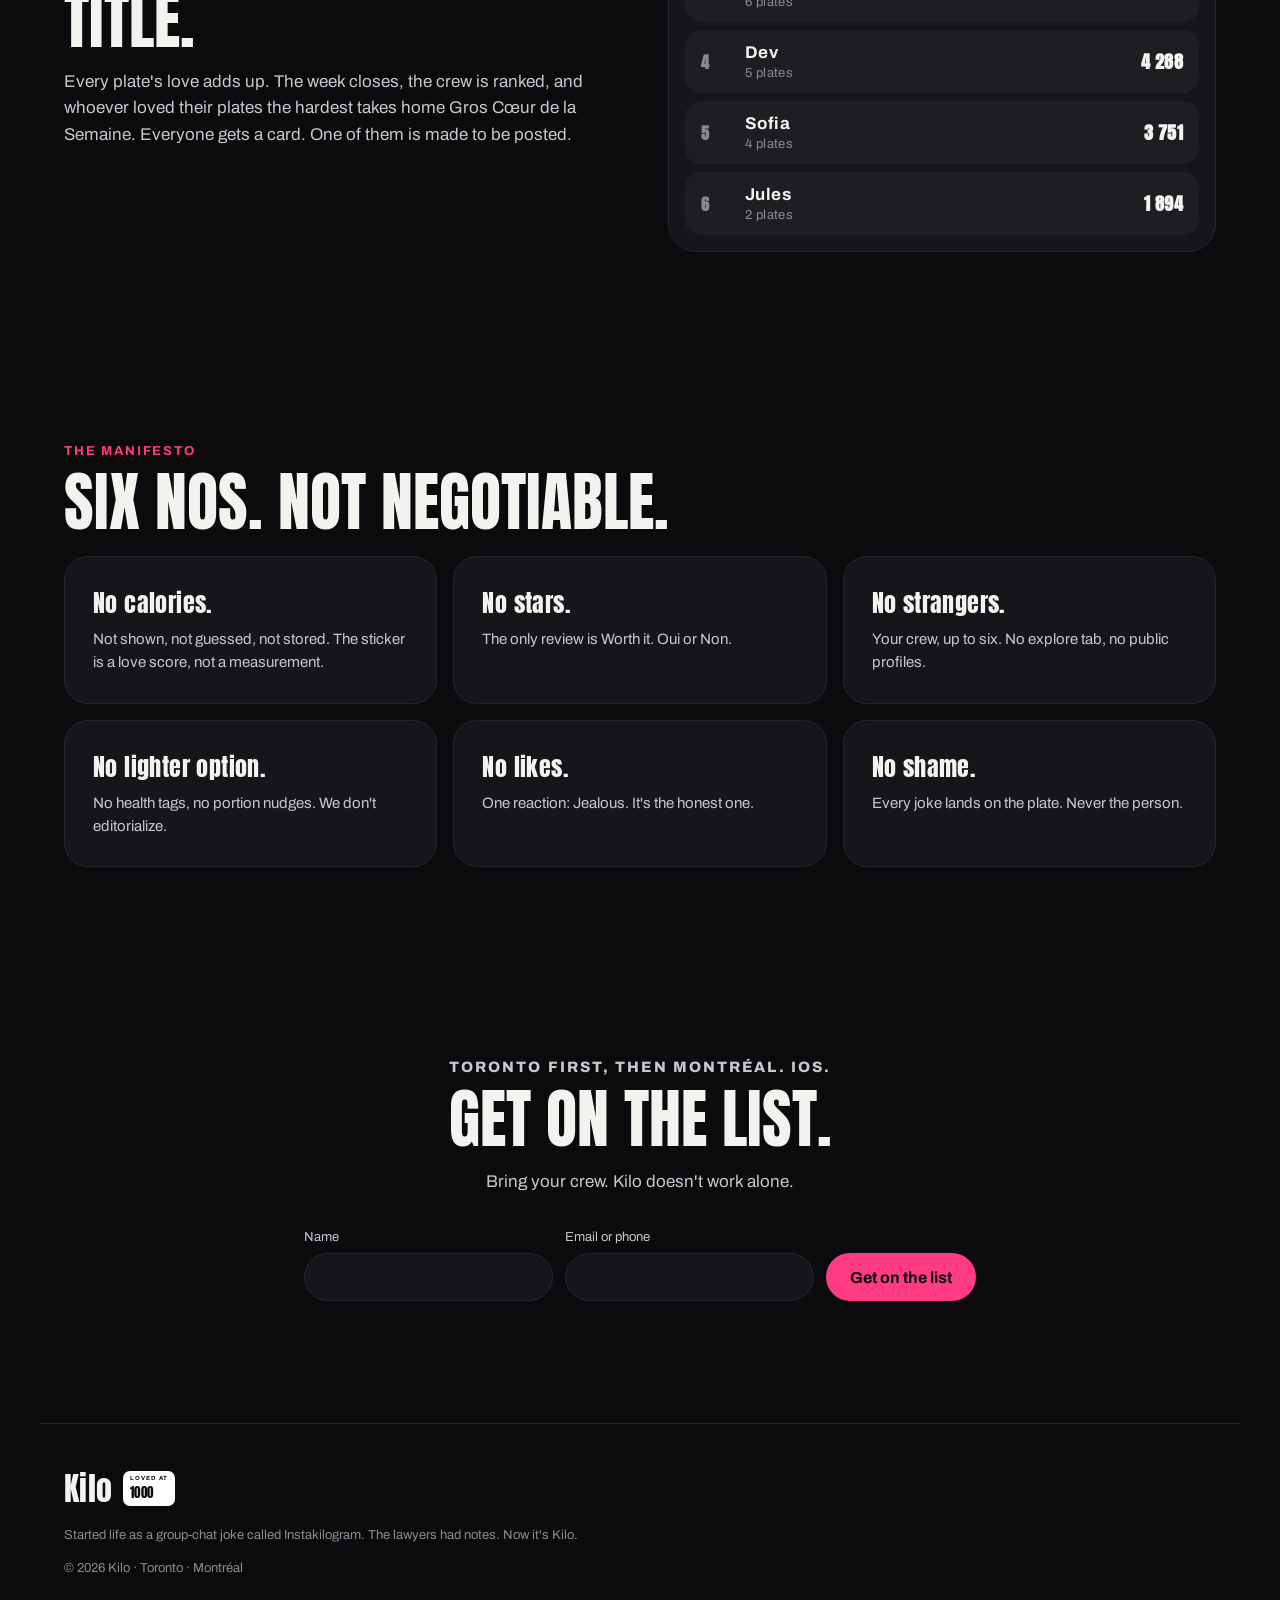
==== commit f71ba309: "Love brand: sticker, tagline, Gros Cœur" ====
--- a/index.html
+++ b/index.html
@@ -1,22 +1,22 @@
 <!doctype html><html lang="en"><head><meta charset="utf-8"><meta name="viewport" content="width=device-width,initial-scale=1">
-<title>Kilo — Make it heavier.</title>
+<title>Kilo — Love it harder.</title>
 <link rel="canonical" href="https://ymatagne.github.io/kilo-landing/"><link rel="alternate" hreflang="en-CA" href="https://ymatagne.github.io/kilo-landing/"><link rel="alternate" hreflang="fr-CA" href="https://ymatagne.github.io/kilo-landing/fr/"><link rel="alternate" hreflang="x-default" href="https://ymatagne.github.io/kilo-landing/">
-<meta property="og:type" content="website"><meta property="og:site_name" content="Kilo"><meta property="og:title" content="Kilo — Make it heavier."><meta property="og:description" content="The friends-only food network. Post the plate. Make it heavier. Make them jealous."><meta property="og:image" content="https://ymatagne.github.io/kilo-landing/og.png"><meta property="og:image:width" content="1200"><meta property="og:image:height" content="630"><meta property="og:image:alt" content="Kilo: Make it heavier. A plate of papdi chaat with a sticker reading Loved at 1180."><meta property="og:url" content="https://ymatagne.github.io/kilo-landing/"><meta property="og:locale" content="en_CA"><meta property="og:locale:alternate" content="fr_CA"><meta name="twitter:card" content="summary_large_image"><meta name="twitter:image" content="https://ymatagne.github.io/kilo-landing/og.png">
-<link rel="icon" href="favicon.ico" sizes="any"><link rel="icon" type="image/png" sizes="32x32" href="favicon-32.png"><link rel="apple-touch-icon" href="apple-touch-icon.png"><meta name="theme-color" content="#0B0B0D"><meta name="description" content="Kilo is the friends-only food network. Post the plate. Make it heavier. Make them jealous.">
+<meta property="og:type" content="website"><meta property="og:site_name" content="Kilo"><meta property="og:title" content="Kilo — Love it harder."><meta property="og:description" content="The friends-only food network. Post the plate. Love it harder. Make them jealous."><meta property="og:image" content="https://ymatagne.github.io/kilo-landing/og-v2.png"><meta property="og:image:width" content="1200"><meta property="og:image:height" content="630"><meta property="og:image:alt" content="Kilo: Love it harder. A plate of papdi chaat with a sticker reading Loved at 1180."><meta property="og:url" content="https://ymatagne.github.io/kilo-landing/"><meta property="og:locale" content="en_CA"><meta property="og:locale:alternate" content="fr_CA"><meta name="twitter:card" content="summary_large_image"><meta name="twitter:image" content="https://ymatagne.github.io/kilo-landing/og-v2.png">
+<link rel="icon" href="favicon.ico" sizes="any"><link rel="icon" type="image/png" sizes="32x32" href="favicon-32.png"><link rel="apple-touch-icon" href="apple-touch-icon.png"><meta name="theme-color" content="#0B0B0D"><meta name="description" content="Kilo is the friends-only food network. Post the plate. Love it harder. Make them jealous.">
 <link rel="preconnect" href="https://fonts.googleapis.com"><link rel="preconnect" href="https://fonts.gstatic.com" crossorigin>
 <link href="https://fonts.googleapis.com/css2?family=Anton&family=Archivo:wght@400;500;700&display=swap" rel="stylesheet">
 <link rel="stylesheet" href="styles.css"></head><body>
 <a class="skip" href="#main">Skip to content</a>
-<header class="nav wrap"><a href="#" class="wordmark" aria-label="Kilo home">Kilo <span class="sticker sm" aria-hidden="true"><small>WEIGHS IN AT</small><b>1 KG</b></span></a>
+<header class="nav wrap"><a href="#" class="wordmark" aria-label="Kilo home">Kilo <span class="sticker sm" aria-hidden="true"><small>LOVED AT</small><b>1000</b></span></a>
 <div class="nav-r"><nav class="lang" aria-label="Language"><a href="./" aria-current="page" hreflang="en">EN</a><a href="fr/" hreflang="fr" lang="fr">FR</a></nav><a href="#join" class="btn btn-accent">Get on the list</a></div></header>
 <main id="main">
 <section class="hero wrap">
- <div class="hero-copy"><p class="eyebrow">Friends-only food network</p><h1>Make it heavier.</h1>
- <p class="lede">Post the plate. Make it heavier. Make them jealous.</p>
+ <div class="hero-copy"><p class="eyebrow">Friends-only food network</p><h1>Love it harder.</h1>
+ <p class="lede">Post the plate. Love it harder. Make them jealous.</p>
  <p class="quiet">The food network for people who order the second poutine. No calories, no stars, no strangers.</p>
  <div class="row"><a href="#join" class="btn btn-ink">Get on the list</a><a href="#love" class="btn btn-ghost">Try the Love slider</a></div></div>
  <div class="phone" role="img" aria-label="Kilo feed card: Marco posted papdi chaat in Toronto, loved at 1180, Worth it: Oui">
-  <div class="phone-in"><div class="pbar"><span class="pt">Les Gros Sacs</span><span class="meta">crew of 6</span></div>
+  <div class="phone-in"><div class="pbar"><span class="pt">Les Gros Cœurs</span><span class="meta">crew of 6</span></div>
    <article class="card"><div class="chead"><span class="av">M</span><div><b>Marco</b><span class="meta">Toronto · 1:12 am</span></div><span class="chip">Worth it · Oui</span></div>
    <div class="photo"><picture><source srcset="hero-plate.webp" type="image/webp"><img src="hero-plate.jpg" width="800" height="1000" alt="" style="filter:saturate(1.35) contrast(1.15)"></picture><span class="sticker on-photo"><small>LOVED AT</small><b>1180</b><em>Would marry this plate.</em></span></div>
    <p class="dish">Papdi chaat, extra sev</p><div class="acts"><span class="chip on">Jealous · 5</span><span class="chip">Same place?</span></div></article>
@@ -42,14 +42,14 @@
 <section class="filters" aria-labelledby="f-h"><div class="wrap"><p class="eyebrow dark">Three filters. Named, not numbered.</p><h2 id="f-h">Pick a look.</h2>
 <div class="fgrid">
 <figure><div class="photo"><picture><source srcset="filter-michelin.webp" type="image/webp"><img src="filter-michelin.jpg" width="1000" height="1000" loading="lazy" decoding="async" alt="Papdi chaat piled with sev, green chutney and herbs on a wide white plate, in the Michelin filter" style="filter:saturate(1.1) contrast(1.35) brightness(.95) hue-rotate(-8deg)"></picture></div><figcaption><h3>Michelin</h3><p>Tweezers not included. Makes a drive-through look like it had a tasting menu.</p></figcaption></figure>
-<figure><div class="photo"><picture><source srcset="filter-potluck.webp" type="image/webp"><img src="filter-potluck.jpg" width="1000" height="1000" loading="lazy" decoding="async" alt="Beet tortilla taco with roasted squash, crema and herbs, in the Church Potluck filter" style="filter:sepia(.45) saturate(1.4) brightness(1.08) contrast(.95)"></picture></div><figcaption><h3>Church Potluck</h3><p>Warm, golden, slightly beige. Somebody's aunt made too much and that is the point.</p></figcaption></figure>
+<figure><div class="photo"><picture><source srcset="filter-potluck.webp" type="image/webp"><img src="filter-potluck.jpg" width="1000" height="1000" loading="lazy" decoding="async" alt="Beet tortilla taco with roasted squash, crema and herbs, in the Church Potluck filter" style="filter:sepia(.45) saturate(1.4) brightness(1.08) contrast(.95)"></picture></div><figcaption><h3>Church Potluck</h3><p>Warm, golden, slightly beige. Somebody's aunt made it with love, and you can taste it.</p></figcaption></figure>
 <figure><div class="photo"><picture><source srcset="filter-3am.webp" type="image/webp"><img src="filter-3am.jpg" width="1000" height="1000" loading="lazy" decoding="async" alt="Thai basil stir-fry with rice and a fried egg, in the 3am Regret filter" style="filter:brightness(1.2) contrast(1.6) saturate(1.5)"></picture></div><figcaption><h3>3am Regret</h3><p>Phone flash, fluorescent counter, zero regrets about the plate. Some about the time.</p></figcaption></figure>
 </div></div></section>
 
 <section class="lovecount wrap" aria-labelledby="w-h"><div><p class="eyebrow">Sunday love count</p><h2 id="w-h">23:59 Sunday. Somebody gets the title.</h2>
-<p class="quiet">Every plate's love adds up. The week closes, the crew is ranked, and whoever loved their plates the hardest takes home Gros Sac de la Semaine. Everyone gets a card. One of them is made to be posted.</p></div>
-<div class="board" role="table" aria-label="Sample crew love count"><div class="bhead"><b>Les Gros Sacs</b><span class="meta">Total love · Sun 23:59</span></div>
-<div class="brow champ" role="row"><span>1</span><span><b>Marco</b><small>Gros Sac de la Semaine</small></span><span>6 840</span></div>
+<p class="quiet">Every plate's love adds up. The week closes, the crew is ranked, and whoever loved their plates the hardest takes home Gros Cœur de la Semaine. Everyone gets a card. One of them is made to be posted.</p></div>
+<div class="board" role="table" aria-label="Sample crew love count"><div class="bhead"><b>Les Gros Cœurs</b><span class="meta">Total love · Sun 23:59</span></div>
+<div class="brow champ" role="row"><span>1</span><span><b>Marco</b><small>Gros Cœur de la Semaine</small></span><span>6 840</span></div>
 <div class="brow" role="row"><span>2</span><span><b>Yan</b><small>7 plates</small></span><span>6 412</span></div>
 <div class="brow" role="row"><span>3</span><span><b>Amélie</b><small>6 plates</small></span><span>5 903</span></div>
 <div class="brow" role="row"><span>4</span><span><b>Dev</b><small>5 plates</small></span><span>4 288</span></div>
@@ -71,8 +71,8 @@
 <form id="wl" class="form" novalidate><div class="f"><label for="nm">Name</label><input id="nm" name="name" autocomplete="given-name" required></div>
 <div class="f"><label for="ct">Email or phone</label><input id="ct" name="contact" autocomplete="email" required></div>
 <button class="btn btn-accent" type="submit">Get on the list</button><p id="err" class="err" role="alert"></p></form>
-<div id="thanks" class="thanks" hidden tabindex="-1"><span class="sticker"><small>WEIGHS IN AT</small><b>1 KG</b></span><h3>You're on the list.</h3><p class="quiet">We'll text when Kilo lands in your city. Start warming up the crew.</p></div>
+<div id="thanks" class="thanks" hidden tabindex="-1"><span class="sticker"><small>LOVED AT</small><b>1000</b></span><h3>You're on the list.</h3><p class="quiet">We'll text when Kilo lands in your city. Start warming up the crew.</p></div>
 </section></main>
-<footer class="foot wrap"><a href="#" class="wordmark" aria-label="Kilo home">Kilo <span class="sticker sm" aria-hidden="true"><small>WEIGHS IN AT</small><b>1 KG</b></span></a>
+<footer class="foot wrap"><a href="#" class="wordmark" aria-label="Kilo home">Kilo <span class="sticker sm" aria-hidden="true"><small>LOVED AT</small><b>1000</b></span></a>
 <p class="meta">Started life as a group-chat joke called Instakilogram. The lawyers had notes. Now it's Kilo.</p><p class="meta">© 2026 Kilo · Toronto · Montréal</p></footer>
 <script src="app.js"></script></body></html>
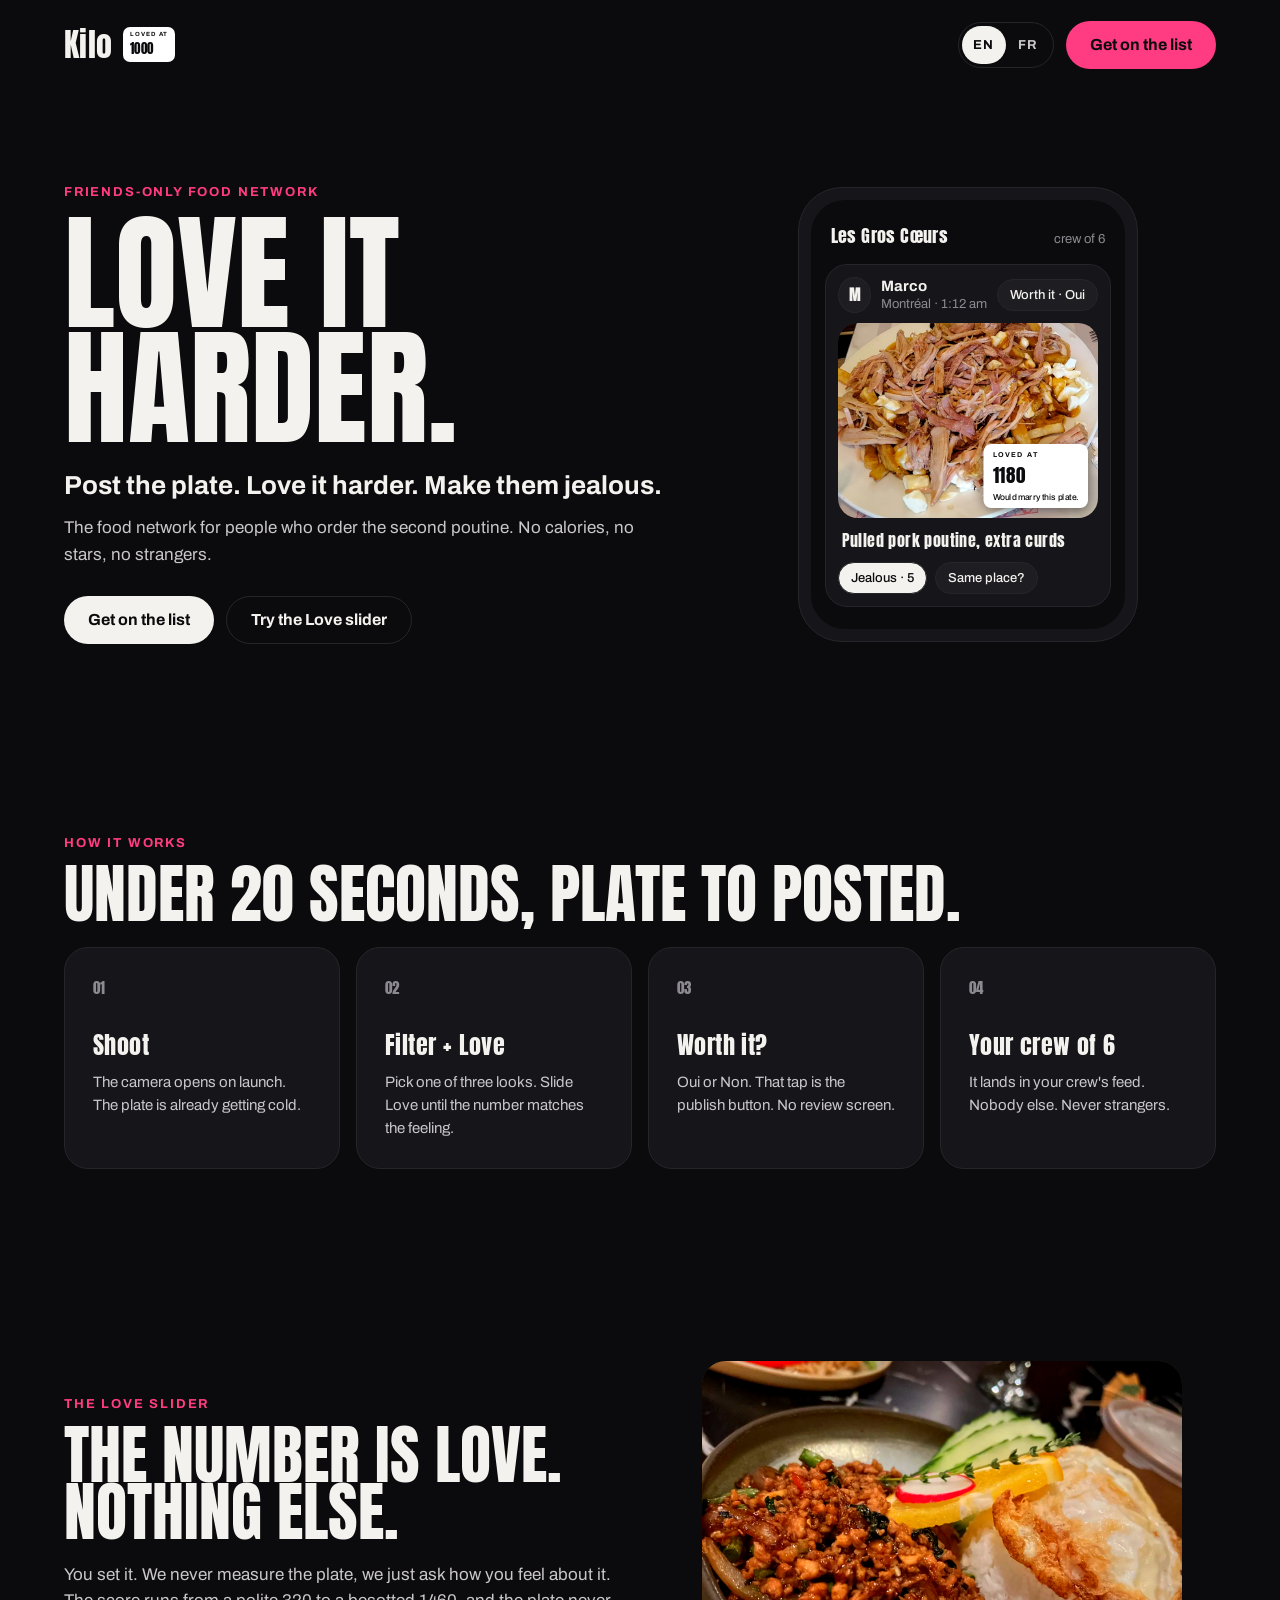
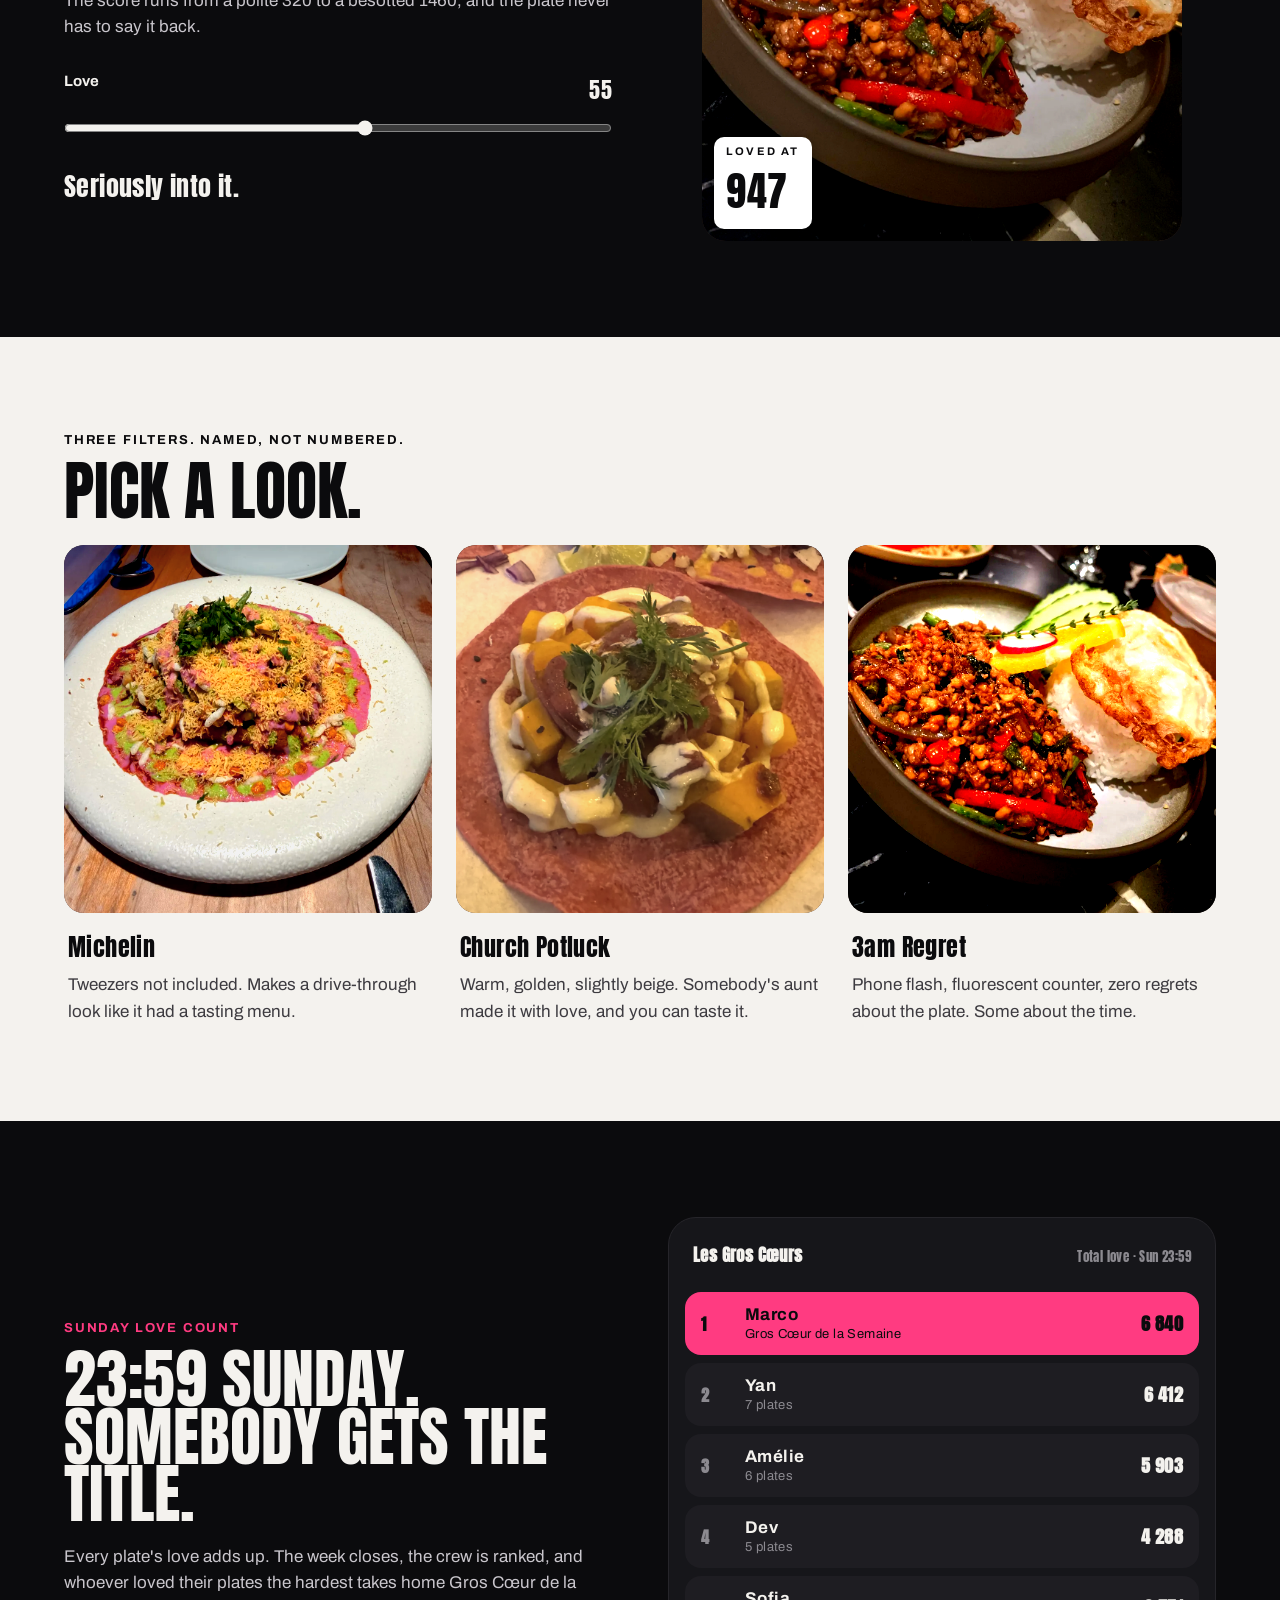
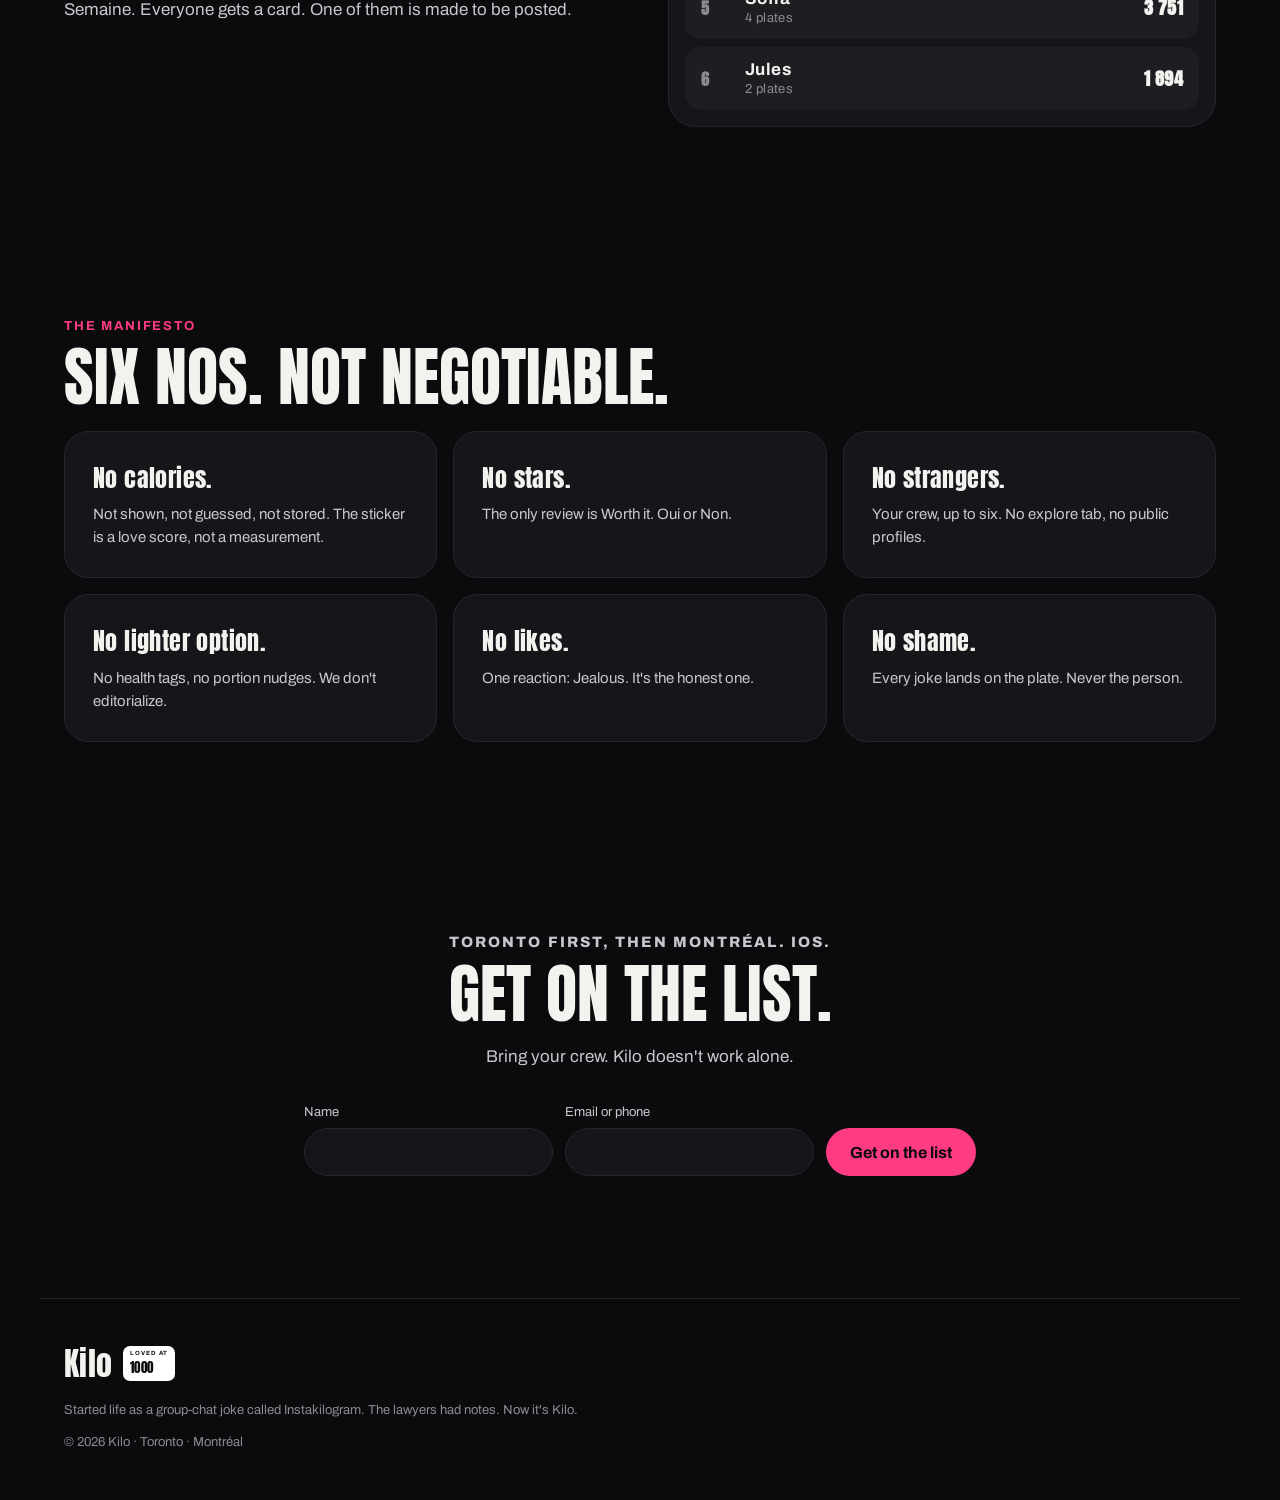
==== commit f5931129: "Hero: pulled pork poutine photo, Montréal card copy, og-v3 share images" ====
--- a/index.html
+++ b/index.html
@@ -1,7 +1,7 @@
 <!doctype html><html lang="en"><head><meta charset="utf-8"><meta name="viewport" content="width=device-width,initial-scale=1">
 <title>Kilo — Love it harder.</title>
 <link rel="canonical" href="https://ymatagne.github.io/kilo-landing/"><link rel="alternate" hreflang="en-CA" href="https://ymatagne.github.io/kilo-landing/"><link rel="alternate" hreflang="fr-CA" href="https://ymatagne.github.io/kilo-landing/fr/"><link rel="alternate" hreflang="x-default" href="https://ymatagne.github.io/kilo-landing/">
-<meta property="og:type" content="website"><meta property="og:site_name" content="Kilo"><meta property="og:title" content="Kilo — Love it harder."><meta property="og:description" content="The friends-only food network. Post the plate. Love it harder. Make them jealous."><meta property="og:image" content="https://ymatagne.github.io/kilo-landing/og-v2.png"><meta property="og:image:width" content="1200"><meta property="og:image:height" content="630"><meta property="og:image:alt" content="Kilo: Love it harder. A plate of papdi chaat with a sticker reading Loved at 1180."><meta property="og:url" content="https://ymatagne.github.io/kilo-landing/"><meta property="og:locale" content="en_CA"><meta property="og:locale:alternate" content="fr_CA"><meta name="twitter:card" content="summary_large_image"><meta name="twitter:image" content="https://ymatagne.github.io/kilo-landing/og-v2.png">
+<meta property="og:type" content="website"><meta property="og:site_name" content="Kilo"><meta property="og:title" content="Kilo — Love it harder."><meta property="og:description" content="The friends-only food network. Post the plate. Love it harder. Make them jealous."><meta property="og:image" content="https://ymatagne.github.io/kilo-landing/og-v3.png"><meta property="og:image:width" content="1200"><meta property="og:image:height" content="630"><meta property="og:image:alt" content="Kilo: Love it harder. A pulled pork poutine with a sticker reading Loved at 1180."><meta property="og:url" content="https://ymatagne.github.io/kilo-landing/"><meta property="og:locale" content="en_CA"><meta property="og:locale:alternate" content="fr_CA"><meta name="twitter:card" content="summary_large_image"><meta name="twitter:image" content="https://ymatagne.github.io/kilo-landing/og-v3.png">
 <link rel="icon" href="favicon.ico" sizes="any"><link rel="icon" type="image/png" sizes="32x32" href="favicon-32.png"><link rel="apple-touch-icon" href="apple-touch-icon.png"><meta name="theme-color" content="#0B0B0D"><meta name="description" content="Kilo is the friends-only food network. Post the plate. Love it harder. Make them jealous.">
 <link rel="preconnect" href="https://fonts.googleapis.com"><link rel="preconnect" href="https://fonts.gstatic.com" crossorigin>
 <link href="https://fonts.googleapis.com/css2?family=Anton&family=Archivo:wght@400;500;700&display=swap" rel="stylesheet">
@@ -15,11 +15,11 @@
  <p class="lede">Post the plate. Love it harder. Make them jealous.</p>
  <p class="quiet">The food network for people who order the second poutine. No calories, no stars, no strangers.</p>
  <div class="row"><a href="#join" class="btn btn-ink">Get on the list</a><a href="#love" class="btn btn-ghost">Try the Love slider</a></div></div>
- <div class="phone" role="img" aria-label="Kilo feed card: Marco posted papdi chaat in Toronto, loved at 1180, Worth it: Oui">
+ <div class="phone" role="img" aria-label="Kilo feed card: Marco posted a pulled pork poutine in Montréal, loved at 1180, Worth it: Oui">
   <div class="phone-in"><div class="pbar"><span class="pt">Les Gros Cœurs</span><span class="meta">crew of 6</span></div>
-   <article class="card"><div class="chead"><span class="av">M</span><div><b>Marco</b><span class="meta">Toronto · 1:12 am</span></div><span class="chip">Worth it · Oui</span></div>
-   <div class="photo"><picture><source srcset="hero-plate.webp" type="image/webp"><img src="hero-plate.jpg" width="800" height="1000" alt="" style="filter:saturate(1.35) contrast(1.15)"></picture><span class="sticker on-photo"><small>LOVED AT</small><b>1180</b><em>Would marry this plate.</em></span></div>
-   <p class="dish">Papdi chaat, extra sev</p><div class="acts"><span class="chip on">Jealous · 5</span><span class="chip">Same place?</span></div></article>
+   <article class="card"><div class="chead"><span class="av">M</span><div><b>Marco</b><span class="meta">Montréal · 1:12 am</span></div><span class="chip">Worth it · Oui</span></div>
+   <div class="photo hero-shot"><picture><source srcset="hero-poutine.webp" type="image/webp"><img src="hero-poutine.jpg" width="800" height="600" alt="" style="filter:saturate(1.15) contrast(1.08)"></picture><span class="sticker on-photo"><small>LOVED AT</small><b>1180</b><em>Would marry this plate.</em></span></div>
+   <p class="dish">Pulled pork poutine, extra curds</p><div class="acts"><span class="chip on">Jealous · 5</span><span class="chip">Same place?</span></div></article>
   </div></div>
 </section>
 
--- a/styles.css
+++ b/styles.css
@@ -75,3 +75,7 @@
 .lang a[aria-current]{background:var(--ink);color:var(--g)}
 h1,h2,h3{overflow-wrap:break-word;hyphens:manual}
 @media(max-width:600px){.nav .sticker.sm{display:none}.nav-r{gap:8px}.lang a{min-width:40px}}
+
+.photo.hero-shot{aspect-ratio:4/3}
+.photo.hero-shot .sticker.on-photo{left:auto;right:10px;bottom:10px;transform:scale(.78);transform-origin:right bottom}
+.chead .meta{white-space:nowrap}
